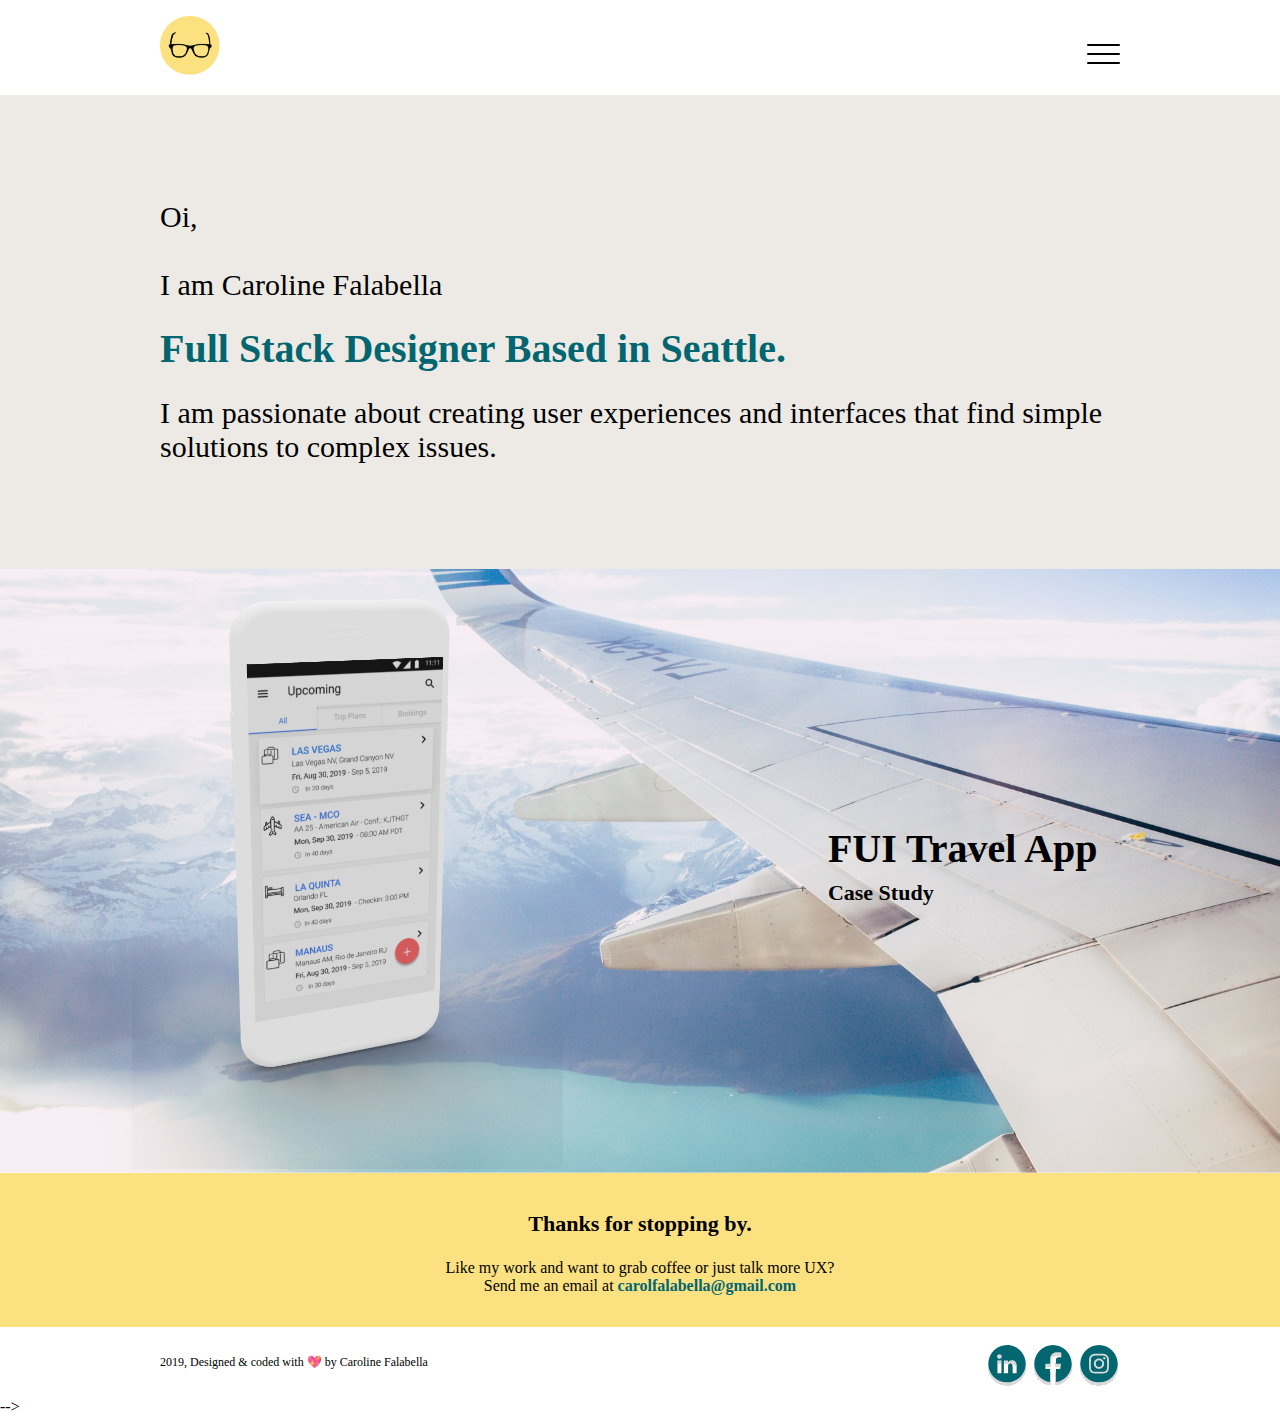
==== index.html @ 3991eef4 "Toggle hamburguer menu on and off 2" ====
<!DOCTYPE html>
<html lang="en" dir="ltr">
  <head>
    <title>Caroline Falabella Portfolio</title>
    <meta charset="utf-8">
    <meta name="author" content="Caroline Falabella">
    <meta name="viewport" content="width=device-width, initial-scale=1"> <!-- This is key to allowing Responsive Design occur online. -->
    <link rel="stylesheet" type="text/css" href="css/normalize.css">
    <link rel="stylesheet" type="text/css" href="css/style.css">
  </head>


  <body>

    <!-- <div class="container"> -->


<!-- ********************** Header ********************** -->
    <header class="main-nav">

      <div class="logo">
        <img class="logo-img" src="images\CFLogo1.png" alt="Logo"/>
      </div>

      <nav role="navigation">
        <div id="menuToggle">
          <!--
          A fake / hidden checkbox is used as click reciever,
          so you can use the :checked selector on it.
          -->
          <input type="checkbox" />

          <!--
          Some spans to act as a hamburger.-->
          <span></span>
          <span></span>
          <span></span>

          <!--
          Too bad the menu has to be inside of the button
          but hey, it's pure CSS magic.
          -->
          <ul id="menu">
            <a href="#"><li>Home</li></a>
            <a href="#"><li>About</li></a>
            <a href="#"><li>Contact</li></a>
          </ul>
        </div>
      </nav>
    </header>


    <section id="Page-Intro">
        <h2>Oi,<br><br> I am Caroline Falabella</h2>
        <h1>Full Stack Designer Based in Seattle.</h1>
        <h2>I am passionate about creating user experiences and interfaces that find simple solutions to complex issues.</h2>

    </section>



<!-- ********************** Projects ********************** -->
    <main>
      <section class="case-study">
        <!-- <a href="#"><img src="images\PlaneSky.png" alt="Fui Case Study link"></a> -->
        <div class="proj-image">
          <img src="images\fui_mockup.png" alt="Fui Mockup">
        </div>

        <div class="proj-description">
          <h1>FUI Travel App</h1>
          <h3>Case Study</h3>
        </div>
      </section>
    </main>



<!-- ********************** Footer ********************** -->
    <footer>

      <div id="contact">
        <h3>Thanks for stopping by.</h3>
        <p>Like my work and want to grab coffee or just talk more UX? <br>Send me an email at <a href="carolfalabella@gmail.com">carolfalabella@gmail.com</a></p>
      </div>

      <div class="copyright">
        <h6>2019, Designed & coded with 💖 by Caroline Falabella</h6>
        <div class="media-links">
          <a href="https://www.linkedin.com/in/carolinefalabella/">
            <img src="images\linkedin.svg" alt="linkedin link" style="width:42px;height:42px;border:0;">
          </a>
          <a href="https://www.facebook.com/carolfalabella">
            <img src="images\facebook.svg" alt="facebook link" style="width:42px;height:42px;border:0;">
          </a>
          <a href="https://www.instagram.com/carolfalabella/">
            <img src="images\intagram.svg" alt="instagram link" style="width:42px;height:42px;border:0;">
          </a>
        </div>
      </div>

    </footer>
  <!-- </div>  <!-- container --> -->
  </body>
</html>
---- css/style.css ----
/******************************************************************/
/** FOR ALL *******************************************************/


*, *:before, *:after {
  box-sizing: border-box;
}

body {
  font-family: 'Poppins', Roboto;
  margin: auto 0;
  /* line-height: 1.6; */
  /* border: 6px solid red; */
}

h1 { font-size: 40px; font-weight: 600; font-variant-caps: titling-caps;}
h2 { font-size: 30px; font-weight: 500;}
h3 { font-size: 22px; font-weight: 600;}
h4 { font-size: 22px; font-weight: 400;}
h5 { font-size: 14px; font-weight: 600; text-transform: uppercase;}
h6 { font-size: 12px; font-weight: lighter;  }
.findings p{ font-style: italic; font-weight: 300;}


/***** Top NAV ****************************/

.main-nav {
  align-items: center;
  display: flex;
  justify-content: space-between; /*how the content will be displayied on the flex box. */
  padding: 1em 10em;
  position: fixed
  width: 100%;
}

.logo-img {
  width: 60px;
}

#menuToggle {
  display: block;
  position: relative;
  top: 10px;
  z-index: 0;

  -webkit-user-select: none;
  user-select: none;
}

#menuToggle input
{
  display: block;
  width: 40px;
  height: 32px;
  position: absolute;
  cursor: pointer;
  opacity: 0; /* hide checkbox inout */
  z-index: 2; /* and place it over the hamburger */
  -webkit-touch-callout: none;
}

/*  Just a quick hamburger */
#menuToggle span {
  display: block;
  width: 33px;
  height: 2px;
  margin-bottom: 7px;
  position: relative;

  background: #000000;
  border-radius: 3px;

  z-index: 1;
  transform-origin: 4px 0px;
  transition: transform 0.5s cubic-bezier(0.77,0.2,0.05,1.0),
              background 0.5s cubic-bezier(0.77,0.2,0.05,1.0),
              opacity 0.55s ease;
}

#menuToggle span:first-child {
  transform-origin: 0% 0%;
}

#menuToggle span:nth-last-child(2) {
  transform-origin: 0% 100%;
}

/*
 * Transform all the slices of hamburger
 * into a crossmark.
 */
#menuToggle input:checked ~ span {
  opacity: 1;
  transform: rotate(45deg) translate(-2px, -1px);
}

/*
 * But let's hide the middle one.
 */
#menuToggle input:checked ~ span:nth-last-child(3) {
  opacity: 0;
  transform: rotate(0deg) scale(0.2, 0.2);
}

/*
 * Ohyeah and the last one should go the other direction
 */
#menuToggle input:checked ~ span:nth-last-child(2)
{
  transform: rotate(-45deg) translate(0, -1px);
}

/*
 * Make this absolute positioned
 * at the top left of the screen
 */
#menu
{
  /* display: none; */
  position: absolute;
  width: 300px;
  margin: -100px 0 0 0;
  padding: 50px;
  padding-top: 125px;

  background: #ffffff;
  list-style-type: none;
  /* -webkit-font-smoothing: antialiased; */
  /* to stop flickering of text in safari */

  transform-origin: 0% 0%;
  transform: translate(100%, 0);
  transition: transform 0.5s cubic-bezier(0.77,0.2,0.05,1.0);
}

#menu li
{
  padding: 15px 0;
  border-bottom: .5px solid black;
  text-transform: uppercase;
}

/*
 * And let's slide it in from the left
 */
#menuToggle input:checked ~ ul
{
  transform: none;
}

/* .menu {
  width: 60px;
} */


/******************************************************************/
/******************************************************************/
/***** HOME PAGE ***************************/

/***************** INTRO *******************/

#Page-Intro {
  margin-top:
  height: 480px;
  background-color: #EDEAE5;
  padding: 5em 10em;
  /* position: fixed;
  left: 0;
  right: 0;  */
}

#Page-Intro h1 {
  color: #016670;
}


/*************** HOME Content *********************/
/* .container {
  width: 75%;
  margin: 0 auto;
} */

.case-study {
  align-items: center;
  background-image: url("../images/PlaneSky.png");
  background-repeat: no-repeat;
  background-size: cover;
  display: flex;
  justify-content: space-around;
  position: relative;
  /* margin-top: 700px; */
  overflow: auto;
}

.proj-image img {
  height: 600px;
  /* padding: 4em 10em 1em 4em; */
  /* border: 6px solid Yellow; */
}

.proj-description h3, h1 {
margin: 0 50px 0 0;
line-height: 44px;

}

a {
  color: #016670;

}



/******************************************************************/
/******************************************************************/

/***** project PAGE ***************************/
/***************** INTRO *******************/


#Page-Intro-case {
  /* applying opacity on gradient */
  background-image: -moz-linear-gradient(top,  rgba(255,255,255,0) 0%, rgba(255,255,255,0) 31%, rgba(255,255,255,1) 100%), url("../images/PlaneSky.png"); /* FF3.6-15 */
  background-image: -webkit-linear-gradient(top,  rgba(255,255,255,0) 0%,rgba(255,255,255,0) 31%,rgba(255,255,255,1) 100%), url("../images/PlaneSky.png"); /* Chrome10-25,Safari5.1-6 */
  background-image: linear-gradient(to bottom,  rgba(255,255,255,0) 0%,rgba(255,255,255,0) 31%,rgba(255,255,255,1) 100%), url("../images/PlaneSky.png"); /* W3C, IE10+, FF16+, Chrome26+, Opera12+, Safari7+ */
  filter: progid:DXImageTransform.Microsoft.gradient( startColorstr='#00ffffff', endColorstr='#ffffff',GradientType=0 ), url("../images/PlaneSky.png"); /* IE6-9 */

  url("../images/PlaneSky.png"); /* FF3.6-15 */
  /* background: -webkit-linear-gradient(top, rgba(255,255,255,0) 0%,rgba(255,255,255,0) 31%,rgba(255,255,255,1) 100%); /* Chrome10-25,Safari5.1-6 */ */

  background-repeat: no-repeat;
  background-size: cover;
  padding: 1em 10em;
}

.projName img {
  align-items: center;
  height: 300px;
}

.projName {
  display: flex;
  justify-content: space-around;
  align-items: center;
  text-align: center;
  padding-top: 2em;
}

#description {
  text-align: center;
}

.challenge {
  display: flex;
  justify-content: space-between;
  align-items: center;
  padding: 1em 0;
  width: 100%;
}

.problem { padding-right: 1em; }

.sol { padding-left: 1em; }


/***************** TIMELINE *******************/
.timeline {
  display: flex;
  background-color: #FCE181;
  justify-content: center;
  /* max-width: 800px; */
  margin: 30px auto;
  width: 100%;
}

/* drawing line */
.timeline .events {
  position: relative;
  background-color: #000000;
  height: 2px;
  width: 100%;
  border-radius: 4px;
  margin: 4em 0;
 }

 .timeline .events ol {
   margin: 0;
   padding: 0;
   text-align: center;
 }

/* .timeline ul {
  list-style: none;
} */


.timeline .events ul li {
  display: inline-block;
  margin: 0;
  padding: .75em 2em;
}

.timeline .events ul li a {
  text-decoration: none;
  position: relative;
  /* top: -32px; */
}

.timeline .events ul li a:after {
  content: '';
  position: absolute;
  bottom: 19px;
  left: 50%;
  right: auto;
  height: 20px;
  width: 20px;
  border-radius: 50%;
  border: 2px solid #000000;
  background-color: #fff;
  transition: 0.3s ease;
  transform: translateX(-50%);
}

.timeline .events ul li a:hover::after {
  background-color: #016670;
  border-color: #016670;
}

.timeline .events ul li a.selected:after {
  background-color: #016670;
  border-color: #000;
}


/***************** CONTENT *******************/
.events-content {
    padding: 0 10em;
    /* display: flex; */
}

.events-content li {
  /* display: none; */
  list-style: none;
}

.events-content li.selected {
  display: initial;
}

.process span {
  font-weight: lighter;
}

.process h3  {
  padding: 4em 0 .3em 0;
  /* border: 6px solid Yellow; */
  border-bottom: 3px solid #FCE181;
  margin: 1em 0;
}

.events-content p {
  padding-bottom: 1em;
}

.findings {
  background-color: #EDEAE5;
  padding: 2em;
  margin: 4em 0;
}

#survey img {
  height: 300px;
}

#swot img {
  width: 180px;
  height: auto;
}

#personas img {
  wmax-width: 70%;
}

#userStories img {
  max-width: 100%;
}

#wireframes img {
  width: 15%;
  margin: 0 2px;
}

#branding img {
  width: 20%;
  margin: 0 1em;
}

#abTest img {
  width: 20%;
  margin: 0 2px;
}

#hiFi-prototype img {
  width: 20%;
  margin: 0 2px;
}

.img {
  text-align: center;
}

.button {
  border: 2px solid #016670;
  border-radius: 4px;
  font-size: 14px;
  margin: 4em auto 2em auto;
  padding: 8px 24px;
  width: 200px;
  text-align: center;
  text-transform: uppercase;
}

.button:hover {
  /* background-color: #016670;
  color: white; */
  box-shadow: 0 10px 10px 0 rgba(0,0,0,0.24),
              0 10px 50px 0 rgba(0,0,0,0.19);
}



/*************** footer *********************/

#contact {
  text-align: center;
  background-color: #FCE181;
  padding: 1em;
}

.copyright {
  display: flex;
  justify-content: space-between;
  align-content: center;
  padding: 0 10em;
}

.media-links {      /* border: 6px solid Yellow; */
  padding-top: 18px;
}


/*****  change Fos all links */
a {
  color: #016670;
  text-decoration: none;
  font-weight: 600;
}
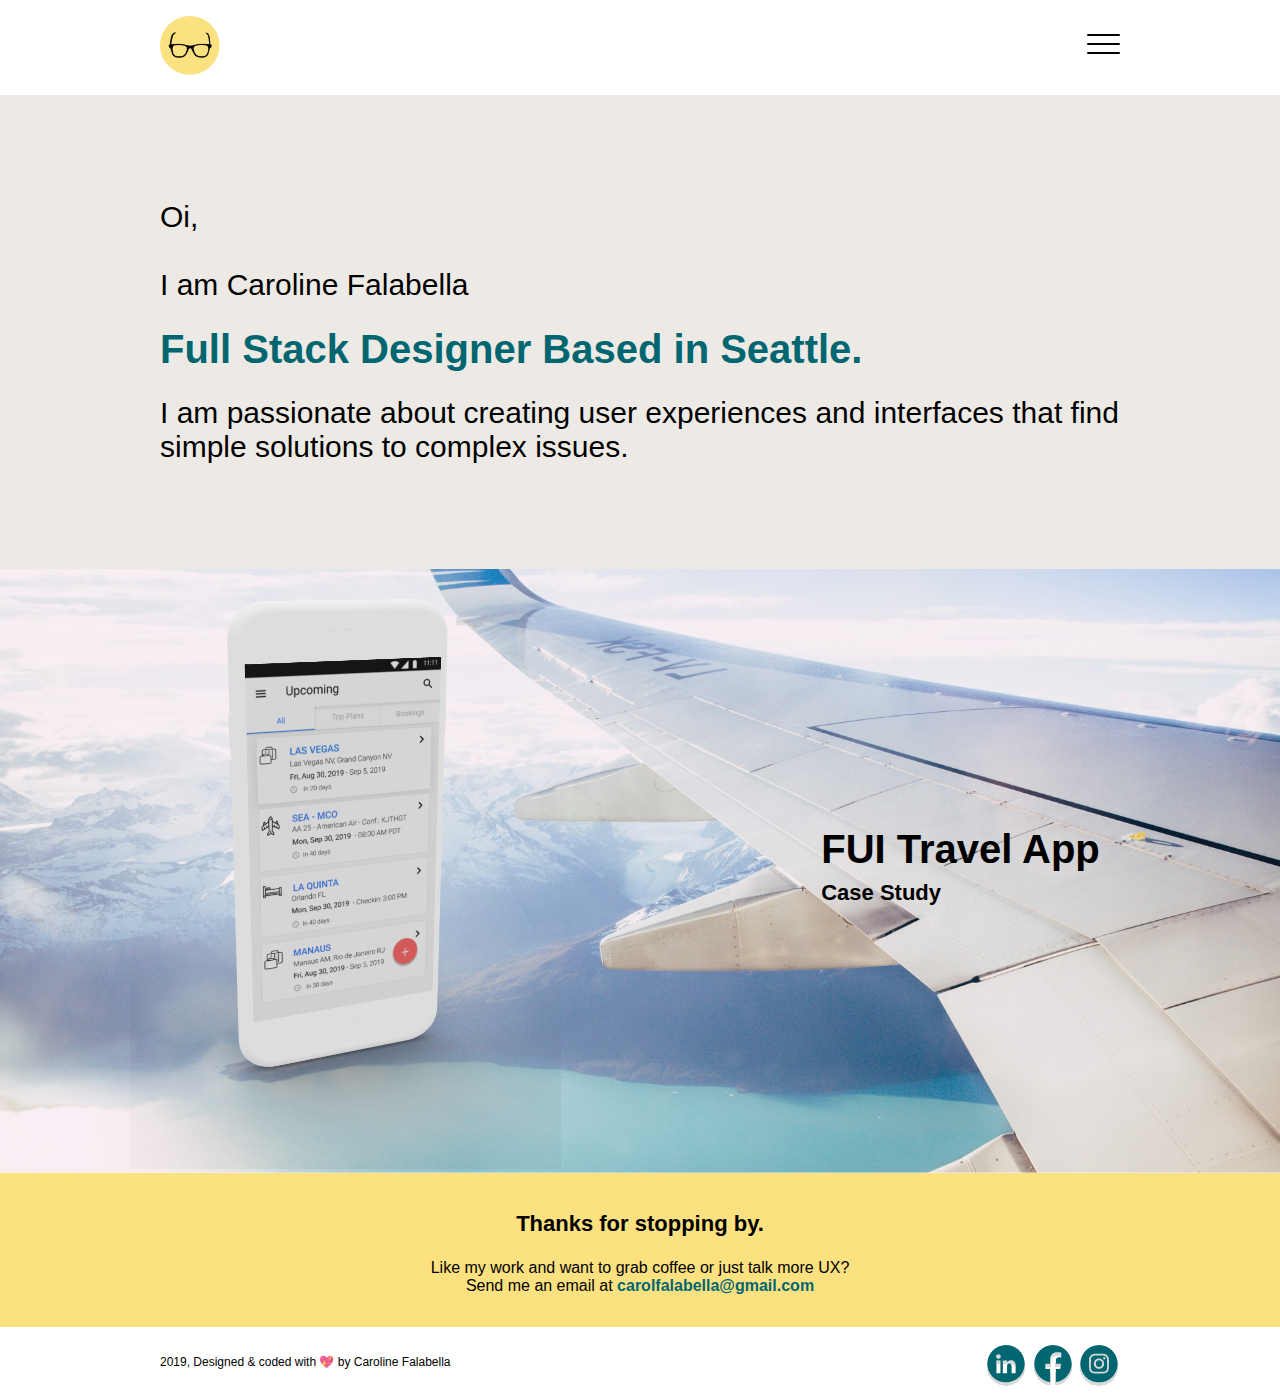
==== commit 1241ba62: "Add media queries" ====
--- a/index.html
+++ b/index.html
@@ -7,6 +7,7 @@
     <meta name="viewport" content="width=device-width, initial-scale=1"> <!-- This is key to allowing Responsive Design occur online. -->
     <link rel="stylesheet" type="text/css" href="css/normalize.css">
     <link rel="stylesheet" type="text/css" href="css/style.css">
+    <link href=“https://fonts.googleapis.com/css?family=Poppins&display=swap” rel=“stylesheet”>
   </head>
 
 
@@ -25,13 +26,10 @@
       <nav role="navigation">
         <div id="menuToggle">
           <!--
-          A fake / hidden checkbox is used as click reciever,
-          so you can use the :checked selector on it.
-          -->
+          A fake / hidden checkbox is used as click reciever,  -->
           <input type="checkbox" />
 
-          <!--
-          Some spans to act as a hamburger.-->
+          <!--Some spans to act as a hamburger.-->
           <span></span>
           <span></span>
           <span></span>
@@ -41,7 +39,7 @@
           but hey, it's pure CSS magic.
           -->
           <ul id="menu">
-            <a href="#"><li>Home</li></a>
+            <a href="index.html"><li>Home</li></a>
             <a href="#"><li>About</li></a>
             <a href="#"><li>Contact</li></a>
           </ul>
@@ -49,6 +47,7 @@
       </nav>
     </header>
 
+<!-- ********************** Page Intro ********************** -->
 
     <section id="Page-Intro">
         <h2>Oi,<br><br> I am Caroline Falabella</h2>
@@ -100,6 +99,6 @@
       </div>
 
     </footer>
-  <!-- </div>  <!-- container --> -->
+  <!-- </div>  <!-- container -->
   </body>
 </html>
--- a/css/style.css
+++ b/css/style.css
@@ -7,7 +7,7 @@
 }
 
 body {
-  font-family: 'Poppins', Roboto;
+  font-family: ‘Poppins’, sans-serif;
   margin: auto 0;
   /* line-height: 1.6; */
   /* border: 6px solid red; */
@@ -29,8 +29,8 @@
   display: flex;
   justify-content: space-between; /*how the content will be displayied on the flex box. */
   padding: 1em 10em;
-  position: fixed
-  width: 100%;
+  /* position: fixed
+  width: 100%; */
 }
 
 .logo-img {
@@ -40,7 +40,7 @@
 #menuToggle {
   display: block;
   position: relative;
-  top: 10px;
+  top: 10px 0;
   z-index: 0;
 
   -webkit-user-select: none;
@@ -118,8 +118,8 @@
 {
   /* display: none; */
   position: absolute;
-  width: 300px;
-  margin: -100px 0 0 0;
+  width: 350px;
+  margin: -100px 0 0 -150px;
   padding: 50px;
   padding-top: 125px;
 
@@ -247,7 +247,7 @@
 }
 
 #description {
-  text-align: center;
+  text-align: left;
 }
 
 .challenge {
@@ -265,48 +265,41 @@
 
 /***************** TIMELINE *******************/
 .timeline {
+  /* display: block; */
+  background-color: #FCE181;
+  height: 5em;
+}
+
+/* drawing line */
+.timeline #events {
   display: flex;
-  background-color: #FCE181;
-  justify-content: center;
-  /* max-width: 800px; */
-  margin: 30px auto;
-  width: 100%;
-}
-
-/* drawing line */
-.timeline .events {
-  position: relative;
   background-color: #000000;
   height: 2px;
   width: 100%;
-  border-radius: 4px;
   margin: 4em 0;
  }
 
- .timeline .events ol {
+ .timeline #events ul {
+   /* text-align: center; */
+   display: flex;
+   flex-direction: row;
    margin: 0;
    padding: 0;
-   text-align: center;
  }
 
-/* .timeline ul {
+ /* space up items */
+.timeline #events ul li {
+  padding: .75em 2em;
   list-style: none;
-} */
-
-
-.timeline .events ul li {
-  display: inline-block;
-  margin: 0;
-  padding: .75em 2em;
-}
-
-.timeline .events ul li a {
+}
+
+ /* drawing circles */
+ .timeline #events ul li a {
   text-decoration: none;
   position: relative;
-  /* top: -32px; */
-}
-
-.timeline .events ul li a:after {
+}
+
+.timeline #events ul li a:after {
   content: '';
   position: absolute;
   bottom: 19px;
@@ -321,15 +314,30 @@
   transform: translateX(-50%);
 }
 
-.timeline .events ul li a:hover::after {
+.timeline #events ul li a:hover::after {
   background-color: #016670;
   border-color: #016670;
 }
 
-.timeline .events ul li a.selected:after {
+.timeline #events ul li a.selected:after {
   background-color: #016670;
   border-color: #000;
 }
+
+ /* fix on top when scrolled */
+.nav-scrolled {
+  position: fixed;
+  top: 0;
+  left: 0;
+  width: 100%;
+}
+
+.scroll-shadow {
+  box-shadow: 0 0 10px #333;
+}
+
+
+
 
 
 /***************** CONTENT *******************/
@@ -363,9 +371,11 @@
 }
 
 .findings {
-  background-color: #EDEAE5;
-  padding: 2em;
+  background: #f9f9f9;
+  border-left: 6px solid #ccc;
+  line-height: 1.4;
   margin: 4em 0;
+  padding: 1em 2em;
 }
 
 #survey img {
@@ -378,7 +388,7 @@
 }
 
 #personas img {
-  wmax-width: 70%;
+  max-width: 70%;
 }
 
 #userStories img {
@@ -409,24 +419,29 @@
   text-align: center;
 }
 
-.button {
-  border: 2px solid #016670;
+button {
+  background-color: #ffffff;
+  border: 3px solid #016670;
   border-radius: 4px;
+  display: block;
   font-size: 14px;
-  margin: 4em auto 2em auto;
-  padding: 8px 24px;
+  margin: 4em auto;
+  padding: 8px;
   width: 200px;
-  text-align: center;
   text-transform: uppercase;
-}
-
-.button:hover {
-  /* background-color: #016670;
-  color: white; */
-  box-shadow: 0 10px 10px 0 rgba(0,0,0,0.24),
-              0 10px 50px 0 rgba(0,0,0,0.19);
-}
-
+  align-content: center;
+}
+
+
+button:hover {
+  background-color: #016670;
+  color: white;
+}
+
+button a:hover  {
+  background-color: #016670;
+  color: white;
+}
 
 
 /*************** footer *********************/
@@ -455,3 +470,104 @@
   text-decoration: none;
   font-weight: 600;
 }
+
+/* ************************************************* */
+/* ************** MEDIA QUERIES ******************** */
+
+
+/****** medium devices *******/
+@media screen and (max-width: 990px) {
+.main-nav { padding: 1em 4em; }
+
+#Page-Intro {
+  height: 480px;
+  padding: 4em 6em;
+}
+.case-study {
+  justify-content: flex-start;
+  padding-top: 1em;
+}
+
+.copyright {
+ padding: 1em 4em;
+ justify-content: space-between;
+ vertical-align: middle;
+ }
+
+ .media-links {
+   padding: 0;
+ }
+
+.copyright h6 { margin: 0;}
+
+ /********* project.html ***********************/
+#Page-Intro-case { padding: 1em 2em; }
+.projName { justify-content: center;}
+.challenge { justify-content: space-around;}
+.events-content { padding: 0 4em; }
+.events-content ol { padding: 0; }
+
+/* #survey img { width: 100%; height: auto;} */
+#swot img { width: 150px; }
+#personas img { max-width: 80%;}
+#wireframes img { width: 230px; }
+#branding img { width: 145px; }
+#abTest img { width: 170px; }
+#hiFi-prototype img { width: 230px;}
+
+}
+
+
+
+ /* small devices */
+@media screen and (max-width: 575px) {
+h1 { font-size: 30px; }
+h2 { font-size: 17px; }
+h3 { font-size: 18px; }
+h6 { font-size: 10px; }
+.logo-img { width: 40px; }
+.main-nav { padding: 1em 2em; }
+
+#Page-Intro {
+  height: 400px;
+  padding: 4em 2em;
+}
+#Page-Intro h1 { margin-right: 4em;}
+.case-study {
+  flex-direction: column-reverse;
+  text-align: center;
+  padding-top: 34px;
+  margin: 0;
+}
+.proj-description h3, h1 {
+  margin: 0;
+  line-height: 40px;
+}
+.copyright {
+  padding: 1em 2em;
+  flex-direction: column-reverse;
+  text-align: center;
+}
+.copyright h6 { margin: 0;}
+
+  /***** project.html ****/
+#Page-Intro-case { padding: 1em 2em; }
+.projName { flex-direction: column; }
+.challenge { flex-direction: column; }
+.problem, .sol { padding: 0; }
+.events-content { padding: 0 2em; }
+.events-content ol { padding: 0; }
+
+#survey img { width: 100%; height: auto;}
+#swot img { width: 150px; }
+#personas img { max-width: 100%; }
+#branding img { width: 160px; }
+#wireframes img,
+#abTest img,
+#hiFi-prototype img { width: 182px; }
+}
+
+/* Large smartphones	(min-width: 575px)
+Tablets	(min-width: 575px)
+Laptops	(min-width: 991px)
+Desktops	(min-width: 1199px) */
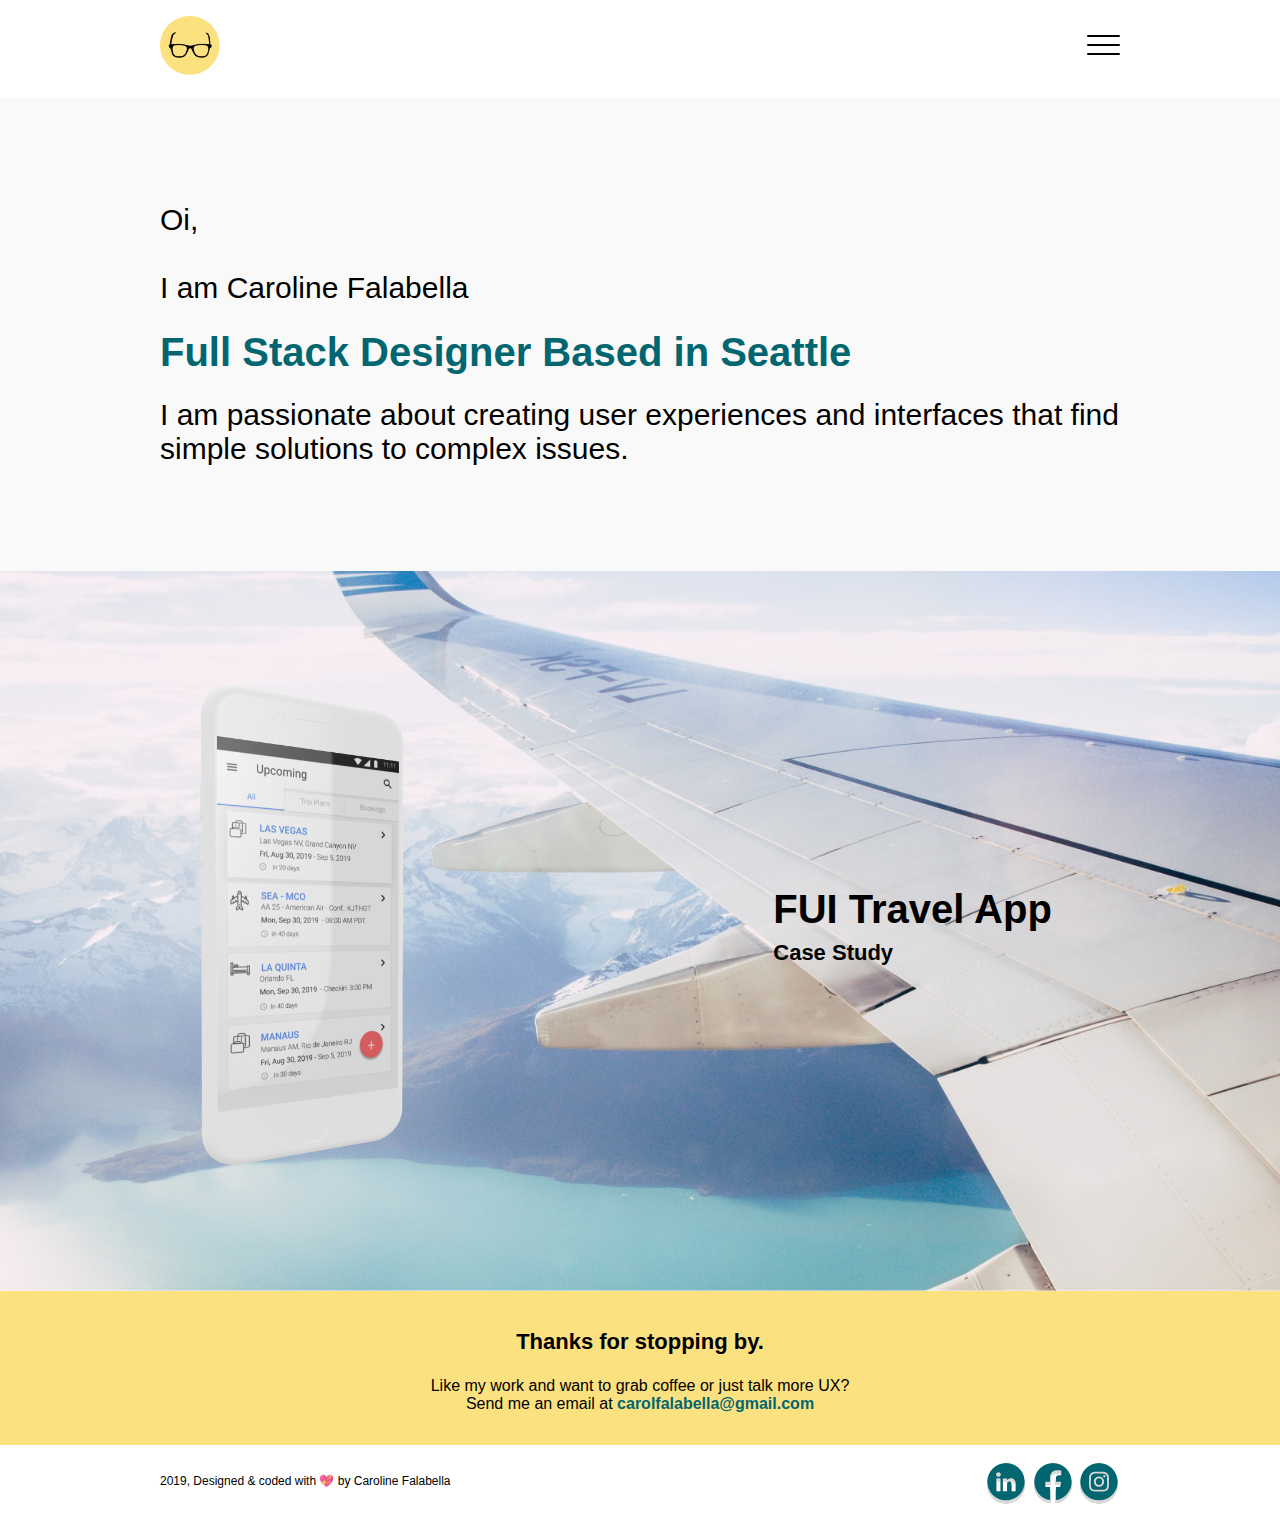
==== commit 2f231ee4: "Timeline part2 + link to projects" ====
--- a/index.html
+++ b/index.html
@@ -40,8 +40,8 @@
           -->
           <ul id="menu">
             <a href="index.html"><li>Home</li></a>
-            <a href="#"><li>About</li></a>
-            <a href="#"><li>Contact</li></a>
+            <a href="bio.html"><li>About</li></a>
+            <a href="#contact"><li>Contact</li></a>
           </ul>
         </div>
       </nav>
@@ -51,7 +51,7 @@
 
     <section id="Page-Intro">
         <h2>Oi,<br><br> I am Caroline Falabella</h2>
-        <h1>Full Stack Designer Based in Seattle.</h1>
+        <h1>Full Stack Designer Based in Seattle</h1>
         <h2>I am passionate about creating user experiences and interfaces that find simple solutions to complex issues.</h2>
 
     </section>
@@ -61,15 +61,16 @@
 <!-- ********************** Projects ********************** -->
     <main>
       <section class="case-study">
-        <!-- <a href="#"><img src="images\PlaneSky.png" alt="Fui Case Study link"></a> -->
-        <div class="proj-image">
-          <img src="images\fui_mockup.png" alt="Fui Mockup">
-        </div>
+        <a href="#project.html">
+          <div class="proj-image">
+            <img src="images\fui_mockup.png" alt="Fui Mockup">
+          </div>
 
-        <div class="proj-description">
-          <h1>FUI Travel App</h1>
-          <h3>Case Study</h3>
-        </div>
+          <div class="proj-description">
+            <h1>FUI Travel App</h1>
+            <h3>Case Study</h3>
+          </div>
+        </a>
       </section>
     </main>
 
--- a/css/style.css
+++ b/css/style.css
@@ -9,7 +9,7 @@
 body {
   font-family: ‘Poppins’, sans-serif;
   margin: auto 0;
-  /* line-height: 1.6; */
+  line-height: 1.4;
   /* border: 6px solid red; */
 }
 
@@ -162,8 +162,9 @@
 #Page-Intro {
   margin-top:
   height: 480px;
-  background-color: #EDEAE5;
+  background-color: #f9f9f9;
   padding: 5em 10em;
+  line-height: normal;
   /* position: fixed;
   left: 0;
   right: 0;  */
@@ -181,32 +182,44 @@
 } */
 
 .case-study {
+  height: 80vh;
+  overflow: hidden;
+}
+
+.case-study a {
+  height: 100%;
   align-items: center;
   background-image: url("../images/PlaneSky.png");
   background-repeat: no-repeat;
   background-size: cover;
+  background-position: center;
   display: flex;
   justify-content: space-around;
   position: relative;
-  /* margin-top: 700px; */
   overflow: auto;
-}
+  transition: all 0.5s ease;
+}
+
+.case-study a:hover
+{
+  transform: scale(1.2);
+}
+
 
 .proj-image img {
-  height: 600px;
-  /* padding: 4em 10em 1em 4em; */
-  /* border: 6px solid Yellow; */
+  height: 500px;
+}
+ /* shadow */
+
+
+a {
+  color: #016670;
 }
 
 .proj-description h3, h1 {
 margin: 0 50px 0 0;
 line-height: 44px;
-
-}
-
-a {
-  color: #016670;
-
+color: black;
 }
 
 
@@ -216,7 +229,6 @@
 
 /***** project PAGE ***************************/
 /***************** INTRO *******************/
-
 
 #Page-Intro-case {
   /* applying opacity on gradient */
@@ -235,7 +247,7 @@
 
 .projName img {
   align-items: center;
-  height: 300px;
+  height: 500px;
 }
 
 .projName {
@@ -264,111 +276,93 @@
 
 
 /***************** TIMELINE *******************/
+
+/* The actual timeline (the vertical ruler) */
+
 .timeline {
-  /* display: block; */
-  background-color: #FCE181;
-  height: 5em;
-}
-
-/* drawing line */
-.timeline #events {
-  display: flex;
-  background-color: #000000;
-  height: 2px;
-  width: 100%;
-  margin: 4em 0;
- }
-
- .timeline #events ul {
-   /* text-align: center; */
-   display: flex;
-   flex-direction: row;
-   margin: 0;
-   padding: 0;
- }
-
- /* space up items */
-.timeline #events ul li {
-  padding: .75em 2em;
-  list-style: none;
-}
-
- /* drawing circles */
- .timeline #events ul li a {
-  text-decoration: none;
-  position: relative;
-}
-
-.timeline #events ul li a:after {
+  position: relative;
+  margin: 0 8em 0 10em ;
+  /* background-color: #f9f9f9; */
+  /* border: 1px solid red; */
+}
+
+/* the vertical ruler */
+.timeline::after {
   content: '';
   position: absolute;
-  bottom: 19px;
-  left: 50%;
-  right: auto;
-  height: 20px;
-  width: 20px;
+  width: 2px;
+  background-color: black;
+  top: 0;
+  bottom: 0;
+}
+
+
+/* Container around content */
+.container {
+  padding: 40px 20px 40px 40px;
+  position: relative;
+  width: 100%;
+}
+
+/* The circles on the timeline */
+.container::after {
+  content: '';
+  position: absolute;
+  width: 25px;
+  height: 25px;
+  left: -12px;
+  background-color:  #FCE181;
+  border: 3px solid #000;
+  top: 50px;
   border-radius: 50%;
-  border: 2px solid #000000;
-  background-color: #fff;
-  transition: 0.3s ease;
-  transform: translateX(-50%);
-}
-
-.timeline #events ul li a:hover::after {
-  background-color: #016670;
-  border-color: #016670;
-}
-
-.timeline #events ul li a.selected:after {
-  background-color: #016670;
-  border-color: #000;
-}
-
- /* fix on top when scrolled */
-.nav-scrolled {
-  position: fixed;
-  top: 0;
-  left: 0;
-  width: 100%;
-}
-
-.scroll-shadow {
-  box-shadow: 0 0 10px #333;
-}
-
-
-
-
+  z-index: 1;
+}
+
+/* Add arrows to the right container (pointing left) */
+.container::before {
+  content: " ";
+  height: 0;
+  position: absolute;
+  top: 53px;
+  width: 0;
+  z-index: 1;
+  left: 30px;
+  border: medium solid black;
+  border-width: 10px 10px 10px 0;
+  border-color: transparent white transparent transparent;
+}
+
+/* The actual content */
+.content {
+  border: 1px solid white;
+  padding: 0 30px;
+  position: relative;
+  border-radius: 4px;
+  background-color: white;
+  -webkit-box-shadow: 3px 3px 20px 0 #ccc;  /* Safari 3-4, iOS 4.0.2 - 4.2, Android 2.3+ */
+  -moz-box-shadow:    3px 3px 20px 0 #ccc;  /* Firefox 3.5 - 3.6 */
+  box-shadow:         3px 3px 20px 0 #ccc;  /* Opera 10.5, IE 9, Firefox 4+, Chrome 6+, iOS 5 */
+}
+
+/* .content h5 {
+  color: #FCE181;
+  text-shadow:
+} */
 
 /***************** CONTENT *******************/
-.events-content {
-    padding: 0 10em;
-    /* display: flex; */
-}
-
-.events-content li {
-  /* display: none; */
-  list-style: none;
-}
-
-.events-content li.selected {
-  display: initial;
-}
+
 
 .process span {
   font-weight: lighter;
 }
 
 .process h3  {
-  padding: 4em 0 .3em 0;
-  /* border: 6px solid Yellow; */
+  padding: 2em 0 .3em 0;
   border-bottom: 3px solid #FCE181;
   margin: 1em 0;
-}
-
-.events-content p {
-  padding-bottom: 1em;
-}
+  align-items: center;
+}
+
 
 .findings {
   background: #f9f9f9;
@@ -450,6 +444,7 @@
   text-align: center;
   background-color: #FCE181;
   padding: 1em;
+  line-height: normal;
 }
 
 .copyright {
@@ -471,21 +466,80 @@
   font-weight: 600;
 }
 
-/* ************************************************* */
-/* ************** MEDIA QUERIES ******************** */
-
+/*******************************************************/
+ /********* Bio Page ***********************************/
+
+#mainBio {
+  margin: 2em 0;
+}
+
+/* quote style  */
+.quotation{
+  quotes: "\201C""\201D""\2018""\2019";
+  font-style: italic;
+  padding-top: 2em;
+}
+
+.quotation:before {
+  content: open-quote;
+  display: inline;
+  height: 0;
+  line-height: 0;
+  left: -10px;
+  position: relative;
+  top: 20px;
+  color: #ccc;
+  font-size: 3em;
+}
+.quotation::after {
+  content: close-quote;
+  display: inline;
+  height: 0;
+  line-height: 0;
+  left: 10px;
+  position: relative;
+  top: 30px;
+  color: #ccc;
+  font-size: 3em;
+}
+
+blockquote { max-width: 50%; }
+blockquote footer{
+  margin:0;
+  text-align: right;
+  font-style: italic;
+}
+/* end of quote style  */
+
+#professional, #personal {
+  padding: 2em 10em;
+}
+
+#professional h1 { color: #016670;}
+
+#personal button {
+  margin: 4em 0;
+}
+
+
+
+
+/*******************************************************/
+/********* Media Queries ***********************************/
 
 /****** medium devices *******/
 @media screen and (max-width: 990px) {
 .main-nav { padding: 1em 4em; }
-
 #Page-Intro {
   height: 480px;
-  padding: 4em 6em;
-}
-.case-study {
-  justify-content: flex-start;
+  padding: 4em 4em;
+}
+.case-study a {
+  justify-content: space-around;
   padding-top: 1em;
+}
+.proj-image img {
+  height: 600px;
 }
 
 .copyright {
@@ -493,33 +547,28 @@
  justify-content: space-between;
  vertical-align: middle;
  }
-
- .media-links {
-   padding: 0;
- }
-
+.media-links { padding: 0;}
 .copyright h6 { margin: 0;}
-
  /********* project.html ***********************/
 #Page-Intro-case { padding: 1em 2em; }
+.timeline { margin: 1em 2em; }
 .projName { justify-content: center;}
 .challenge { justify-content: space-around;}
 .events-content { padding: 0 4em; }
 .events-content ol { padding: 0; }
-
-/* #survey img { width: 100%; height: auto;} */
 #swot img { width: 150px; }
 #personas img { max-width: 80%;}
 #wireframes img { width: 230px; }
 #branding img { width: 145px; }
 #abTest img { width: 170px; }
 #hiFi-prototype img { width: 230px;}
-
-}
-
-
-
- /* small devices */
+/***** Bio ****/
+
+#professional, #personal { padding: 1em 6em; }
+blockquote { max-width: 60%; margin: 2em 1em; }
+}
+
+/* small devices */
 @media screen and (max-width: 575px) {
 h1 { font-size: 30px; }
 h2 { font-size: 17px; }
@@ -528,36 +577,48 @@
 .logo-img { width: 40px; }
 .main-nav { padding: 1em 2em; }
 
+#Page-Intro h1 {
+ margin-right: 0;
+}
+
 #Page-Intro {
-  height: 400px;
-  padding: 4em 2em;
-}
-#Page-Intro h1 { margin-right: 4em;}
-.case-study {
-  flex-direction: column-reverse;
-  text-align: center;
-  padding-top: 34px;
-  margin: 0;
+ height: 400px;
+ padding: 4em 2em;
+}
+
+.case-study a {
+ flex-direction: column-reverse;
+ text-align: center;
+ padding-top: 34px;
+ margin: 0;
+}
+.proj-image img {
+  height: 450px;
 }
 .proj-description h3, h1 {
-  margin: 0;
-  line-height: 40px;
+ margin: 0;
+ line-height: 40px;
 }
 .copyright {
-  padding: 1em 2em;
-  flex-direction: column-reverse;
-  text-align: center;
-}
+ padding: 1em 2em;
+ flex-direction: column-reverse;
+ text-align: center;
+}
+
+
 .copyright h6 { margin: 0;}
-
-  /***** project.html ****/
-#Page-Intro-case { padding: 1em 2em; }
+ /***** project.html ****/
+#Page-Intro-case {  padding: 1em 2em; }
+#description {text-align: center; }
 .projName { flex-direction: column; }
 .challenge { flex-direction: column; }
+.challenge h3 { text-align: center;}
 .problem, .sol { padding: 0; }
 .events-content { padding: 0 2em; }
 .events-content ol { padding: 0; }
-
+.timeline { margin: 1em 1em; }
+.container { padding: 20px 0 20px 30px; }
+.content { padding: 0 15px; }
 #survey img { width: 100%; height: auto;}
 #swot img { width: 150px; }
 #personas img { max-width: 100%; }
@@ -565,9 +626,10 @@
 #wireframes img,
 #abTest img,
 #hiFi-prototype img { width: 182px; }
-}
-
-/* Large smartphones	(min-width: 575px)
-Tablets	(min-width: 575px)
-Laptops	(min-width: 991px)
-Desktops	(min-width: 1199px) */
+ /***** Bio ****/
+#professional, #personal { padding: 1em 2em 2em 3em; }
+blockquote { max-width: 100%; margin: 2em 1em; }
+#personal button {
+  margin: 0 auto;
+  margin-top: 4em; }
+}
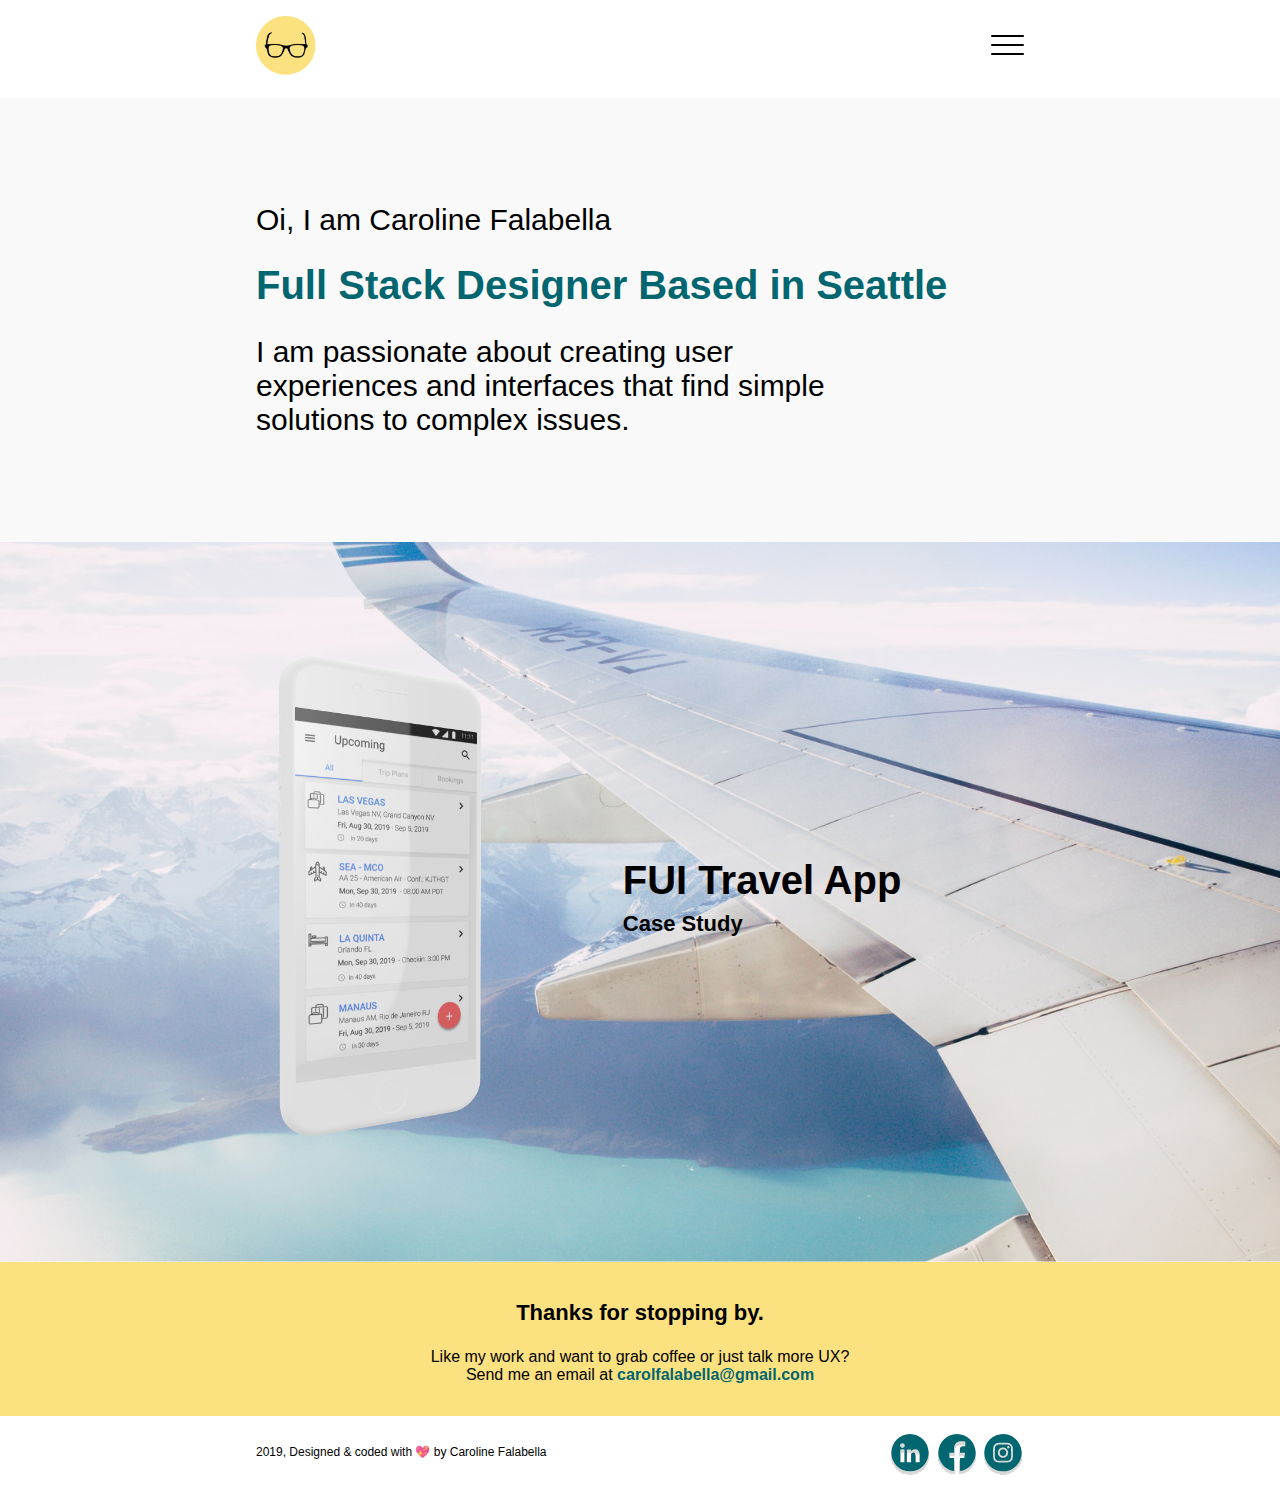
==== commit d3714f8f: "Fixed media queries" ====
--- a/index.html
+++ b/index.html
@@ -50,7 +50,7 @@
 <!-- ********************** Page Intro ********************** -->
 
     <section id="Page-Intro">
-        <h2>Oi,<br><br> I am Caroline Falabella</h2>
+        <h2>Oi, I am Caroline Falabella</h2>
         <h1>Full Stack Designer Based in Seattle</h1>
         <h2>I am passionate about creating user experiences and interfaces that find simple solutions to complex issues.</h2>
 
@@ -61,15 +61,15 @@
 <!-- ********************** Projects ********************** -->
     <main>
       <section class="case-study">
-        <a href="#project.html">
-          <div class="proj-image">
-            <img src="images\fui_mockup.png" alt="Fui Mockup">
-          </div>
+        <a href="project.html">
+            <div class="proj-image">
+              <img src="images\fui_mockup.png" alt="Fui Mockup">
+            </div>
 
-          <div class="proj-description">
-            <h1>FUI Travel App</h1>
-            <h3>Case Study</h3>
-          </div>
+            <div class="proj-description">
+              <h1>FUI Travel App</h1>
+              <h3>Case Study</h3>
+            </div>
         </a>
       </section>
     </main>
--- a/css/style.css
+++ b/css/style.css
@@ -28,7 +28,7 @@
   align-items: center;
   display: flex;
   justify-content: space-between; /*how the content will be displayied on the flex box. */
-  padding: 1em 10em;
+  padding: 1em 16em;
   /* position: fixed
   width: 100%; */
 }
@@ -85,41 +85,31 @@
   transform-origin: 0% 100%;
 }
 
-/*
- * Transform all the slices of hamburger
- * into a crossmark.
- */
+/* Transform all the slices of hamburger into a crossmark. */
 #menuToggle input:checked ~ span {
   opacity: 1;
   transform: rotate(45deg) translate(-2px, -1px);
 }
 
-/*
- * But let's hide the middle one.
- */
+/* But let's hide the middle one.*/
 #menuToggle input:checked ~ span:nth-last-child(3) {
   opacity: 0;
   transform: rotate(0deg) scale(0.2, 0.2);
 }
 
-/*
- * Ohyeah and the last one should go the other direction
- */
+/* Ohyeah and the last one should go the other direction*/
 #menuToggle input:checked ~ span:nth-last-child(2)
 {
   transform: rotate(-45deg) translate(0, -1px);
 }
 
-/*
- * Make this absolute positioned
- * at the top left of the screen
- */
+/* Make this absolute positioned at the top right of the screen */
 #menu
 {
   /* display: none; */
   position: absolute;
   width: 350px;
-  margin: -100px 0 0 -150px;
+  margin: -100px 0 0 -60px;
   padding: 50px;
   padding-top: 125px;
 
@@ -148,10 +138,6 @@
   transform: none;
 }
 
-/* .menu {
-  width: 60px;
-} */
-
 
 /******************************************************************/
 /******************************************************************/
@@ -160,20 +146,21 @@
 /***************** INTRO *******************/
 
 #Page-Intro {
-  margin-top:
-  height: 480px;
+  /* height: 480px; */
+  /* display: flex; */
+  vertical-align: middle;
   background-color: #f9f9f9;
-  padding: 5em 10em;
+  padding: 5em 16em;
   line-height: normal;
-  /* position: fixed;
-  left: 0;
-  right: 0;  */
 }
 
 #Page-Intro h1 {
   color: #016670;
 }
 
+#Page-Intro h2 {
+  width: 80%;
+}
 
 /*************** HOME Content *********************/
 /* .container {
@@ -194,7 +181,7 @@
   background-size: cover;
   background-position: center;
   display: flex;
-  justify-content: space-around;
+  justify-content: flex-start;
   position: relative;
   overflow: auto;
   transition: all 0.5s ease;
@@ -203,21 +190,20 @@
 .case-study a:hover
 {
   transform: scale(1.2);
-}
-
+
+}
 
 .proj-image img {
   height: 500px;
-}
- /* shadow */
-
+  margin-left: 20vw;
+}
 
 a {
   color: #016670;
 }
 
-.proj-description h3, h1 {
-margin: 0 50px 0 0;
+.proj-description h3, .proj-description h1 {
+margin: 0 10vw;
 line-height: 44px;
 color: black;
 }
@@ -242,7 +228,7 @@
 
   background-repeat: no-repeat;
   background-size: cover;
-  padding: 1em 10em;
+  padding: 1em 14em;
 }
 
 .projName img {
@@ -299,7 +285,7 @@
 
 /* Container around content */
 .container {
-  padding: 40px 20px 40px 40px;
+  padding: 2em 4em;
   position: relative;
   width: 100%;
 }
@@ -326,7 +312,7 @@
   top: 53px;
   width: 0;
   z-index: 1;
-  left: 30px;
+  left: 54px;
   border: medium solid black;
   border-width: 10px 10px 10px 0;
   border-color: transparent white transparent transparent;
@@ -335,7 +321,7 @@
 /* The actual content */
 .content {
   border: 1px solid white;
-  padding: 0 30px;
+  padding: 0 4em;
   position: relative;
   border-radius: 4px;
   background-color: white;
@@ -343,12 +329,10 @@
   -moz-box-shadow:    3px 3px 20px 0 #ccc;  /* Firefox 3.5 - 3.6 */
   box-shadow:         3px 3px 20px 0 #ccc;  /* Opera 10.5, IE 9, Firefox 4+, Chrome 6+, iOS 5 */
 }
-
-/* .content h5 {
-  color: #FCE181;
-  text-shadow:
+/* 
+.content p {
+  width: 70%;
 } */
-
 /***************** CONTENT *******************/
 
 
@@ -362,7 +346,6 @@
   margin: 1em 0;
   align-items: center;
 }
-
 
 .findings {
   background: #f9f9f9;
@@ -370,6 +353,7 @@
   line-height: 1.4;
   margin: 4em 0;
   padding: 1em 2em;
+  width: 70%;
 }
 
 #survey img {
@@ -451,7 +435,7 @@
   display: flex;
   justify-content: space-between;
   align-content: center;
-  padding: 0 10em;
+  padding: 0 16em;
 }
 
 .media-links {      /* border: 6px solid Yellow; */
@@ -523,52 +507,9 @@
 
 
 
-
 /*******************************************************/
 /********* Media Queries ***********************************/
-
-/****** medium devices *******/
-@media screen and (max-width: 990px) {
-.main-nav { padding: 1em 4em; }
-#Page-Intro {
-  height: 480px;
-  padding: 4em 4em;
-}
-.case-study a {
-  justify-content: space-around;
-  padding-top: 1em;
-}
-.proj-image img {
-  height: 600px;
-}
-
-.copyright {
- padding: 1em 4em;
- justify-content: space-between;
- vertical-align: middle;
- }
-.media-links { padding: 0;}
-.copyright h6 { margin: 0;}
- /********* project.html ***********************/
-#Page-Intro-case { padding: 1em 2em; }
-.timeline { margin: 1em 2em; }
-.projName { justify-content: center;}
-.challenge { justify-content: space-around;}
-.events-content { padding: 0 4em; }
-.events-content ol { padding: 0; }
-#swot img { width: 150px; }
-#personas img { max-width: 80%;}
-#wireframes img { width: 230px; }
-#branding img { width: 145px; }
-#abTest img { width: 170px; }
-#hiFi-prototype img { width: 230px;}
-/***** Bio ****/
-
-#professional, #personal { padding: 1em 6em; }
-blockquote { max-width: 60%; margin: 2em 1em; }
-}
-
-/* small devices */
+/************ small devices ******************/
 @media screen and (max-width: 575px) {
 h1 { font-size: 30px; }
 h2 { font-size: 17px; }
@@ -576,16 +517,13 @@
 h6 { font-size: 10px; }
 .logo-img { width: 40px; }
 .main-nav { padding: 1em 2em; }
-
 #Page-Intro h1 {
  margin-right: 0;
 }
-
 #Page-Intro {
  height: 400px;
  padding: 4em 2em;
 }
-
 .case-study a {
  flex-direction: column-reverse;
  text-align: center;
@@ -593,7 +531,8 @@
  margin: 0;
 }
 .proj-image img {
-  height: 450px;
+  height: 380px;
+  margin: auto;
 }
 .proj-description h3, h1 {
  margin: 0;
@@ -604,9 +543,8 @@
  flex-direction: column-reverse;
  text-align: center;
 }
-
-
 .copyright h6 { margin: 0;}
+/************************/
  /***** project.html ****/
 #Page-Intro-case {  padding: 1em 2em; }
 #description {text-align: center; }
@@ -614,11 +552,9 @@
 .challenge { flex-direction: column; }
 .challenge h3 { text-align: center;}
 .problem, .sol { padding: 0; }
-.events-content { padding: 0 2em; }
-.events-content ol { padding: 0; }
 .timeline { margin: 1em 1em; }
 .container { padding: 20px 0 20px 30px; }
-.content { padding: 0 15px; }
+.content { padding: 0 30px; }
 #survey img { width: 100%; height: auto;}
 #swot img { width: 150px; }
 #personas img { max-width: 100%; }
@@ -633,3 +569,69 @@
   margin: 0 auto;
   margin-top: 4em; }
 }
+
+
+/* ************************** */
+/****** medium devices *******/
+@media screen and (min-width: 576px) and (max-width: 990px) {
+.main-nav { padding: 1em 6em; }
+#Page-Intro , .copyright { padding: 1em 6em; }
+#Page-Intro h1, { padding: 1em 10em; }
+.proj-image img { height: 400px; }
+.copyright { padding: 1em 4em; }
+
+ /********* project.html ***********************/
+#Page-Intro-case {  padding: 1em 5em; }
+.timeline { margin: 1em 4em; }
+.content { padding: 0 35px; }
+.findings { width: 80%; }
+#swot img { width: 100px; }
+#wireframes img { width: 200px; }
+#branding img { width: 160px; }
+#abTest img { width: 200px; }
+#hiFi-prototype img { width: 200px;}
+/***** Bio ****/
+#professional, #personal { padding: 1em 6em; }
+blockquote { max-width: 80%; margin: 2em 1em; }
+}
+
+/****** medium devices *******/
+@media screen and (min-width: 991px) and (max-width: 1199px) {
+.main-nav { padding: 1em 8em; }
+#Page-Intro { padding: 2em 8em; }
+.case-study a {
+  justify-content: space-around;
+  padding-top: 1em;
+}
+.proj-image img {
+  height: 500px;
+}
+.copyright {
+ padding: 1em 10em;
+ justify-content: space-between;
+ vertical-align: middle;
+ }
+.media-links { padding: 0;}
+.copyright h6 { margin: 0;}
+/********* project.html ***********************/
+#Page-Intro-case { padding: 1em 2em; }
+.timeline { margin: 1em 0; }
+.projName { justify-content: center;}
+.challenge { justify-content: space-around;}
+#swot img { width-max: 150px; }
+#personas img { max-width: 80%;}
+#wireframes img { width: 230px; }
+#branding img { width: 145px; }
+#abTest img { width: 170px; }
+#hiFi-prototype img { width: 230px;}
+/***** Bio ****/
+#professional, #personal { padding: 1em 6em; }
+blockquote { max-width: 60%; margin: 2em 1em; }
+}
+
+
+/* Device	Size
+Large smartphones	(min-width: 575px)
+Tablets	(min-width: 575px)
+Laptops	(min-width: 991px)
+Desktops	(min-width: 1199px) */
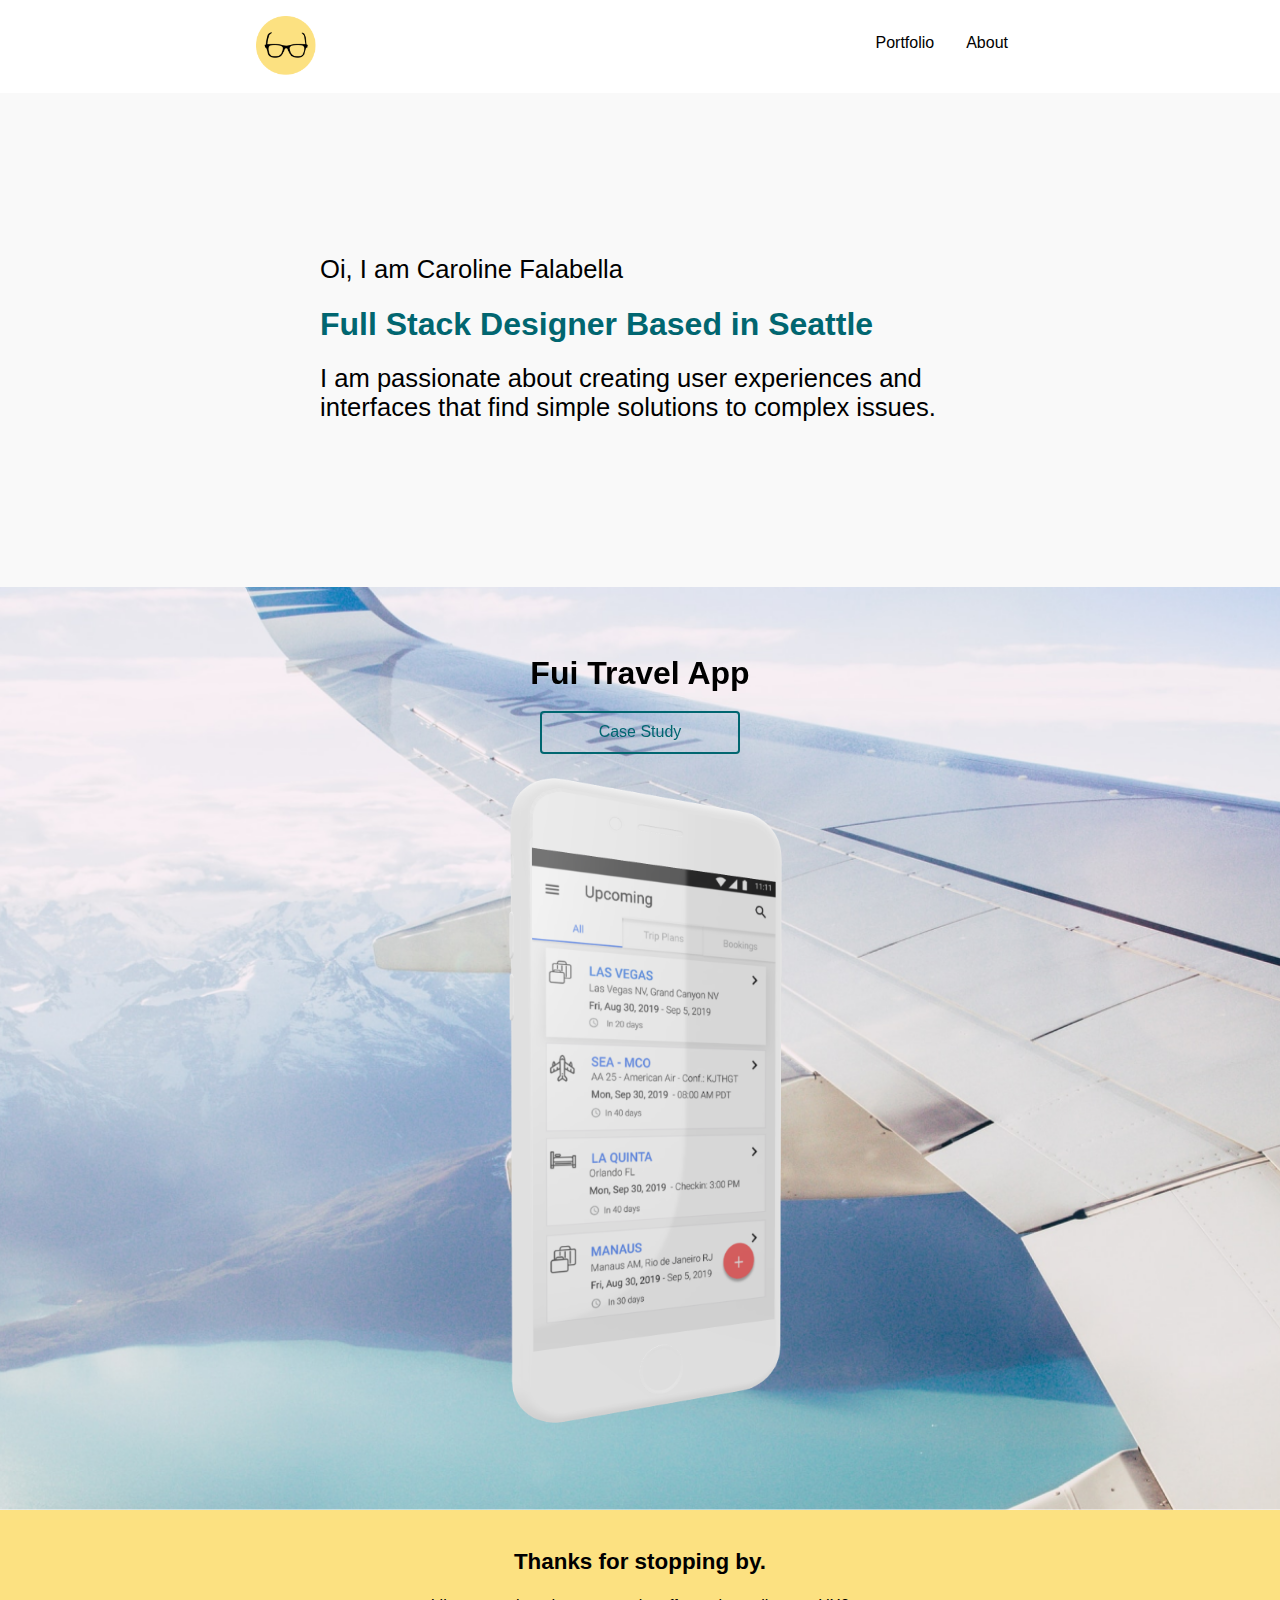
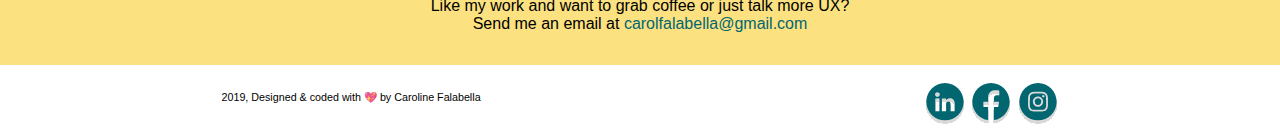
==== commit 33264273: "Add mobile first to media queries and change buttons" ====
--- a/index.html
+++ b/index.html
@@ -13,67 +13,51 @@
 
   <body>
 
-    <!-- <div class="container"> -->
+    <!-- <div class="wrapContent"> -->
+      <!-- ********************** Header ********************** -->
+          <header class="main-nav">
+
+            <div id="logo">
+              <a href="index.html"><img class="logo-img" src="images\CFLogo1.png" alt="Logo"/></a>
+            </div>
 
 
-<!-- ********************** Header ********************** -->
-    <header class="main-nav">
+            <nav role="navigation">
+                <ul id="menu">
+                  <li><a href="bio.html">About</a></li>
+                  <li><a href="#fui">Portfolio</a></li>
+                </ul>
+            </nav>
+          </header>
 
-      <div class="logo">
-        <img class="logo-img" src="images\CFLogo1.png" alt="Logo"/>
-      </div>
+      <!-- ********************** Page Intro ********************** -->
+      <div class="scroll-container">
 
-      <nav role="navigation">
-        <div id="menuToggle">
-          <!--
-          A fake / hidden checkbox is used as click reciever,  -->
-          <input type="checkbox" />
-
-          <!--Some spans to act as a hamburger.-->
-          <span></span>
-          <span></span>
-          <span></span>
-
-          <!--
-          Too bad the menu has to be inside of the button
-          but hey, it's pure CSS magic.
-          -->
-          <ul id="menu">
-            <a href="index.html"><li>Home</li></a>
-            <a href="bio.html"><li>About</li></a>
-            <a href="#contact"><li>Contact</li></a>
-          </ul>
-        </div>
-      </nav>
-    </header>
-
-<!-- ********************** Page Intro ********************** -->
-
-    <section id="Page-Intro">
-        <h2>Oi, I am Caroline Falabella</h2>
-        <h1>Full Stack Designer Based in Seattle</h1>
-        <h2>I am passionate about creating user experiences and interfaces that find simple solutions to complex issues.</h2>
-
-    </section>
+          <section id="Page-Intro">
+            <div class="wrapper-pageIntro">
+              <h2>Oi, I am Caroline Falabella</h2>
+              <h1>Full Stack Designer Based in Seattle</h1>
+              <h2>I am passionate about creating user experiences and interfaces that find simple solutions to complex issues.</h2>
+            </div>
+          </section>
 
 
 
-<!-- ********************** Projects ********************** -->
-    <main>
-      <section class="case-study">
-        <a href="project.html">
-            <div class="proj-image">
-              <img src="images\fui_mockup.png" alt="Fui Mockup">
-            </div>
+          <!-- ********************** Projects ********************** -->
 
-            <div class="proj-description">
-              <h1>FUI Travel App</h1>
-              <h3>Case Study</h3>
-            </div>
-        </a>
-      </section>
-    </main>
+          <section class="case-study" id="fui">
+                <div class="proj-image">
+                  <img src="images\fui_mockup.png" alt="Fui Mockup">
+                </div>
 
+                <div class="proj-description">
+                  <h1>Fui Travel App</h1>
+                  <a class="button fui" href="project.html">Case Study</a>
+                </div>
+          </section>
+      </div> <!-- scroll-container -->
+
+    <!-- </div>  wrapContent -->
 
 
 <!-- ********************** Footer ********************** -->
@@ -100,6 +84,16 @@
       </div>
 
     </footer>
-  <!-- </div>  <!-- container -->
+
+
+  <!-- Global site tag (gtag.js) - Google Analytics -->
+  <script async src="https://www.googletagmanager.com/gtag/js?id=UA-152743808-1"></script>
+  <script>
+    window.dataLayer = window.dataLayer || [];
+    function gtag(){dataLayer.push(arguments);}
+    gtag('js', new Date());
+
+    gtag('config', 'UA-152743808-1');
+  </script>
   </body>
 </html>
--- a/css/style.css
+++ b/css/style.css
@@ -10,170 +10,114 @@
   font-family: ‘Poppins’, sans-serif;
   margin: auto 0;
   line-height: 1.4;
-  /* border: 6px solid red; */
-}
-
-h1 { font-size: 40px; font-weight: 600; font-variant-caps: titling-caps;}
+}
+
+/* h1 { font-size: 40px; font-weight: 600; font-variant-caps: titling-caps;}
 h2 { font-size: 30px; font-weight: 500;}
 h3 { font-size: 22px; font-weight: 600;}
 h4 { font-size: 22px; font-weight: 400;}
 h5 { font-size: 14px; font-weight: 600; text-transform: uppercase;}
 h6 { font-size: 12px; font-weight: lighter;  }
+.findings p{ font-style: italic; font-weight: 300;} */
+
+h1 { font-size: 2em; font-weight: 600; font-variant-caps: titling-caps;}
+h2 { font-size: 1.6em; font-weight: 500;}
+h3 { font-size: 1.4em; font-weight: 600;}
+h4 { font-size: 1.4em; font-weight: 400;}
+h5 {  font-weight: 600; text-transform: uppercase;}
+h6 {  font-weight: lighter;  }
 .findings p{ font-style: italic; font-weight: 300;}
 
+/*****  change Fos all links */
+a {
+  color: #016670;
+  text-decoration: none;
+  font-weight: 500;
+}
+
 
 /***** Top NAV ****************************/
 
 .main-nav {
-  align-items: center;
-  display: flex;
-  justify-content: space-between; /*how the content will be displayied on the flex box. */
-  padding: 1em 16em;
-  /* position: fixed
-  width: 100%; */
+  background: white;
+  margin: 0 auto;
+  width: 100vw;
+  position: fixed;
+  top: 0;
+  z-index: 1;
+  padding: 1em;
 }
 
 .logo-img {
   width: 60px;
-}
-
-#menuToggle {
-  display: block;
-  position: relative;
-  top: 10px 0;
-  z-index: 0;
-
-  -webkit-user-select: none;
-  user-select: none;
-}
-
-#menuToggle input
-{
-  display: block;
-  width: 40px;
-  height: 32px;
-  position: absolute;
-  cursor: pointer;
-  opacity: 0; /* hide checkbox inout */
-  z-index: 2; /* and place it over the hamburger */
-  -webkit-touch-callout: none;
-}
-
-/*  Just a quick hamburger */
-#menuToggle span {
-  display: block;
-  width: 33px;
-  height: 2px;
-  margin-bottom: 7px;
-  position: relative;
-
-  background: #000000;
-  border-radius: 3px;
-
-  z-index: 1;
-  transform-origin: 4px 0px;
-  transition: transform 0.5s cubic-bezier(0.77,0.2,0.05,1.0),
-              background 0.5s cubic-bezier(0.77,0.2,0.05,1.0),
-              opacity 0.55s ease;
-}
-
-#menuToggle span:first-child {
-  transform-origin: 0% 0%;
-}
-
-#menuToggle span:nth-last-child(2) {
-  transform-origin: 0% 100%;
-}
-
-/* Transform all the slices of hamburger into a crossmark. */
-#menuToggle input:checked ~ span {
-  opacity: 1;
-  transform: rotate(45deg) translate(-2px, -1px);
-}
-
-/* But let's hide the middle one.*/
-#menuToggle input:checked ~ span:nth-last-child(3) {
-  opacity: 0;
-  transform: rotate(0deg) scale(0.2, 0.2);
-}
-
-/* Ohyeah and the last one should go the other direction*/
-#menuToggle input:checked ~ span:nth-last-child(2)
-{
-  transform: rotate(-45deg) translate(0, -1px);
-}
-
-/* Make this absolute positioned at the top right of the screen */
+  float: left;
+}
+
+nav {
+  float: right;
+}
+
 #menu
 {
-  /* display: none; */
-  position: absolute;
-  width: 350px;
-  margin: -100px 0 0 -60px;
-  padding: 50px;
-  padding-top: 125px;
-
-  background: #ffffff;
+  display: inline-block;
   list-style-type: none;
-  /* -webkit-font-smoothing: antialiased; */
-  /* to stop flickering of text in safari */
-
-  transform-origin: 0% 0%;
-  transform: translate(100%, 0);
-  transition: transform 0.5s cubic-bezier(0.77,0.2,0.05,1.0);
-}
-
-#menu li
-{
-  padding: 15px 0;
-  border-bottom: .5px solid black;
-  text-transform: uppercase;
-}
-
-/*
- * And let's slide it in from the left
- */
-#menuToggle input:checked ~ ul
-{
-  transform: none;
-}
-
+  margin: 0;
+  padding: 0;
+  overflow: hidden;
+}
+
+#menu li {
+  float: right;
+  text-transform: capitalize;
+}
+
+#menu li a {
+  display: block;
+  color: black;
+  text-align: right;
+  padding: 1em;
+  vertical-align: middle;
+  /* font-weight: 500; */
+}
+
+#menu li a:hover {
+  background-color: black;
+  color: white;
+  border-radius: 4px;
+}
 
 /******************************************************************/
 /******************************************************************/
 /***** HOME PAGE ***************************/
 
 /***************** INTRO *******************/
+.scroll-container {
+  position: relative;
+  width: 100%;
+}
 
 #Page-Intro {
-  /* height: 480px; */
-  /* display: flex; */
-  vertical-align: middle;
+  margin-top: 10vh;
+
   background-color: #f9f9f9;
-  padding: 5em 16em;
   line-height: normal;
+  position: sticky;
+  top: 0;
+  width: 100%;
+  padding: 8em 0;
 }
 
 #Page-Intro h1 {
   color: #016670;
 }
-
-#Page-Intro h2 {
-  width: 80%;
-}
-
-/*************** HOME Content *********************/
-/* .container {
-  width: 75%;
-  margin: 0 auto;
-} */
+.wrapper-pageIntro {
+    margin: 0 auto;
+    max-width: 80vw;
+    position: relative;
+}
+
 
 .case-study {
-  height: 80vh;
-  overflow: hidden;
-}
-
-.case-study a {
   height: 100%;
   align-items: center;
   background-image: url("../images/PlaneSky.png");
@@ -181,21 +125,16 @@
   background-size: cover;
   background-position: center;
   display: flex;
-  justify-content: flex-start;
-  position: relative;
-  overflow: auto;
+  flex-direction: column-reverse;
+  text-align: center;
+  padding: 4em 0;
+
+  position: relative;
   transition: all 0.5s ease;
 }
 
-.case-study a:hover
-{
-  transform: scale(1.2);
-
-}
-
 .proj-image img {
-  height: 500px;
-  margin-left: 20vw;
+  max-width: 60vw;
 }
 
 a {
@@ -217,6 +156,7 @@
 /***************** INTRO *******************/
 
 #Page-Intro-case {
+  margin-top: 10vh;
   /* applying opacity on gradient */
   background-image: -moz-linear-gradient(top,  rgba(255,255,255,0) 0%, rgba(255,255,255,0) 31%, rgba(255,255,255,1) 100%), url("../images/PlaneSky.png"); /* FF3.6-15 */
   background-image: -webkit-linear-gradient(top,  rgba(255,255,255,0) 0%,rgba(255,255,255,0) 31%,rgba(255,255,255,1) 100%), url("../images/PlaneSky.png"); /* Chrome10-25,Safari5.1-6 */
@@ -228,36 +168,29 @@
 
   background-repeat: no-repeat;
   background-size: cover;
-  padding: 1em 14em;
+  padding: 2em 1em;
 }
 
 .projName img {
-  align-items: center;
-  height: 500px;
+  max-width: 70vw;
+  margin: auto;
 }
 
 .projName {
+  display: flex;
+  flex-direction: column;
+  text-align: center;
+
+}
+
+.challenge {
   display: flex;
   justify-content: space-around;
   align-items: center;
-  text-align: center;
-  padding-top: 2em;
-}
-
-#description {
-  text-align: left;
-}
-
-.challenge {
-  display: flex;
-  justify-content: space-between;
-  align-items: center;
-  padding: 1em 0;
+  padding: 1em;
   width: 100%;
 }
 
-.problem { padding-right: 1em; }
-
 .sol { padding-left: 1em; }
 
 
@@ -267,9 +200,7 @@
 
 .timeline {
   position: relative;
-  margin: 0 8em 0 10em ;
-  /* background-color: #f9f9f9; */
-  /* border: 1px solid red; */
+  margin-left: 4vw;
 }
 
 /* the vertical ruler */
@@ -282,10 +213,9 @@
   bottom: 0;
 }
 
-
 /* Container around content */
 .container {
-  padding: 2em 4em;
+  padding: 2em 2em;
   position: relative;
   width: 100%;
 }
@@ -304,7 +234,7 @@
   z-index: 1;
 }
 
-/* Add arrows to the right container (pointing left) */
+/* Add arrows pointing left */
 .container::before {
   content: " ";
   height: 0;
@@ -312,7 +242,7 @@
   top: 53px;
   width: 0;
   z-index: 1;
-  left: 54px;
+  left: 17px;
   border: medium solid black;
   border-width: 10px 10px 10px 0;
   border-color: transparent white transparent transparent;
@@ -321,7 +251,7 @@
 /* The actual content */
 .content {
   border: 1px solid white;
-  padding: 0 4em;
+  padding: 0 1em 0 2em;
   position: relative;
   border-radius: 4px;
   background-color: white;
@@ -329,7 +259,7 @@
   -moz-box-shadow:    3px 3px 20px 0 #ccc;  /* Firefox 3.5 - 3.6 */
   box-shadow:         3px 3px 20px 0 #ccc;  /* Opera 10.5, IE 9, Firefox 4+, Chrome 6+, iOS 5 */
 }
-/* 
+/*
 .content p {
   width: 70%;
 } */
@@ -353,11 +283,12 @@
   line-height: 1.4;
   margin: 4em 0;
   padding: 1em 2em;
-  width: 70%;
-}
-
-#survey img {
-  height: 300px;
+  width: 100%;
+}
+
+#survey img, #personas img, #userStories img {
+  max-width: 100%;
+  height: auto;
 }
 
 #swot img {
@@ -365,60 +296,35 @@
   height: auto;
 }
 
-#personas img {
-  max-width: 70%;
-}
-
-#userStories img {
-  max-width: 100%;
-}
-
-#wireframes img {
-  width: 15%;
-  margin: 0 2px;
-}
-
-#branding img {
-  width: 20%;
-  margin: 0 1em;
-}
-
-#abTest img {
-  width: 20%;
-  margin: 0 2px;
-}
-
-#hiFi-prototype img {
-  width: 20%;
-  margin: 0 2px;
+#wireframes img, #branding img, #abTest img, #hiFi-prototype img  {
+  max-width: 47%;
+  margin: 2px;
 }
 
 .img {
   text-align: center;
 }
 
-button {
-  background-color: #ffffff;
-  border: 3px solid #016670;
+.button {
+  background: transparent;
+  border: 2px solid #016670;
   border-radius: 4px;
   display: block;
-  font-size: 14px;
   margin: 4em auto;
   padding: 8px;
   width: 200px;
-  text-transform: uppercase;
   align-content: center;
-}
-
-
-button:hover {
-  background-color: #016670;
+  text-align: center;
+}
+
+
+.button:hover {
+  background: #016670;
   color: white;
 }
 
-button a:hover  {
-  background-color: #016670;
-  color: white;
+.proj-description .button {
+  margin: 1em auto;
 }
 
 
@@ -433,9 +339,8 @@
 
 .copyright {
   display: flex;
-  justify-content: space-between;
-  align-content: center;
-  padding: 0 16em;
+  flex-direction: column-reverse;
+  text-align: center;
 }
 
 .media-links {      /* border: 6px solid Yellow; */
@@ -443,25 +348,19 @@
 }
 
 
-/*****  change Fos all links */
-a {
-  color: #016670;
-  text-decoration: none;
-  font-weight: 600;
-}
-
 /*******************************************************/
  /********* Bio Page ***********************************/
 
 #mainBio {
-  margin: 2em 0;
+  margin-top: 10vh;
+  padding: 2em;
 }
 
 /* quote style  */
 .quotation{
   quotes: "\201C""\201D""\2018""\2019";
   font-style: italic;
-  padding-top: 2em;
+  padding: 2em;
 }
 
 .quotation:before {
@@ -487,7 +386,7 @@
   font-size: 3em;
 }
 
-blockquote { max-width: 50%; }
+blockquote { max-width: 90%; }
 blockquote footer{
   margin:0;
   text-align: right;
@@ -496,7 +395,7 @@
 /* end of quote style  */
 
 #professional, #personal {
-  padding: 2em 10em;
+  /* padding: 2em 10em; */
 }
 
 #professional h1 { color: #016670;}
@@ -509,129 +408,34 @@
 
 /*******************************************************/
 /********* Media Queries ***********************************/
-/************ small devices ******************/
+
 @media screen and (max-width: 575px) {
-h1 { font-size: 30px; }
-h2 { font-size: 17px; }
-h3 { font-size: 18px; }
-h6 { font-size: 10px; }
-.logo-img { width: 40px; }
-.main-nav { padding: 1em 2em; }
-#Page-Intro h1 {
- margin-right: 0;
-}
-#Page-Intro {
- height: 400px;
- padding: 4em 2em;
-}
-.case-study a {
- flex-direction: column-reverse;
- text-align: center;
- padding-top: 34px;
- margin: 0;
-}
-.proj-image img {
-  height: 380px;
-  margin: auto;
-}
-.proj-description h3, h1 {
- margin: 0;
- line-height: 40px;
-}
-.copyright {
- padding: 1em 2em;
- flex-direction: column-reverse;
- text-align: center;
-}
-.copyright h6 { margin: 0;}
-/************************/
- /***** project.html ****/
-#Page-Intro-case {  padding: 1em 2em; }
-#description {text-align: center; }
-.projName { flex-direction: column; }
-.challenge { flex-direction: column; }
-.challenge h3 { text-align: center;}
-.problem, .sol { padding: 0; }
-.timeline { margin: 1em 1em; }
-.container { padding: 20px 0 20px 30px; }
-.content { padding: 0 30px; }
-#survey img { width: 100%; height: auto;}
-#swot img { width: 150px; }
-#personas img { max-width: 100%; }
-#branding img { width: 160px; }
-#wireframes img,
-#abTest img,
-#hiFi-prototype img { width: 182px; }
- /***** Bio ****/
-#professional, #personal { padding: 1em 2em 2em 3em; }
-blockquote { max-width: 100%; margin: 2em 1em; }
-#personal button {
-  margin: 0 auto;
-  margin-top: 4em; }
-}
-
-
-/* ************************** */
-/****** medium devices *******/
-@media screen and (min-width: 576px) and (max-width: 990px) {
-.main-nav { padding: 1em 6em; }
-#Page-Intro , .copyright { padding: 1em 6em; }
-#Page-Intro h1, { padding: 1em 10em; }
-.proj-image img { height: 400px; }
-.copyright { padding: 1em 4em; }
-
- /********* project.html ***********************/
-#Page-Intro-case {  padding: 1em 5em; }
-.timeline { margin: 1em 4em; }
-.content { padding: 0 35px; }
-.findings { width: 80%; }
-#swot img { width: 100px; }
-#wireframes img { width: 200px; }
-#branding img { width: 160px; }
-#abTest img { width: 200px; }
-#hiFi-prototype img { width: 200px;}
-/***** Bio ****/
-#professional, #personal { padding: 1em 6em; }
-blockquote { max-width: 80%; margin: 2em 1em; }
-}
-
-/****** medium devices *******/
-@media screen and (min-width: 991px) and (max-width: 1199px) {
-.main-nav { padding: 1em 8em; }
-#Page-Intro { padding: 2em 8em; }
-.case-study a {
-  justify-content: space-around;
-  padding-top: 1em;
-}
-.proj-image img {
-  height: 500px;
-}
-.copyright {
- padding: 1em 10em;
- justify-content: space-between;
- vertical-align: middle;
- }
-.media-links { padding: 0;}
-.copyright h6 { margin: 0;}
-/********* project.html ***********************/
-#Page-Intro-case { padding: 1em 2em; }
-.timeline { margin: 1em 0; }
-.projName { justify-content: center;}
-.challenge { justify-content: space-around;}
-#swot img { width-max: 150px; }
-#personas img { max-width: 80%;}
-#wireframes img { width: 230px; }
-#branding img { width: 145px; }
-#abTest img { width: 170px; }
-#hiFi-prototype img { width: 230px;}
-/***** Bio ****/
-#professional, #personal { padding: 1em 6em; }
-blockquote { max-width: 60%; margin: 2em 1em; }
-}
-
-
-/* Device	Size
-Large smartphones	(min-width: 575px)
-Tablets	(min-width: 575px)
-Laptops	(min-width: 991px)
-Desktops	(min-width: 1199px) */
+  body { font-size: .8em; }
+  .logo-img { width: 40px; }
+}
+
+
+@media screen and (min-width: 550px) {
+  .main-nav { padding: 1em 6em; }
+  .wrapper-pageIntro { padding: 1em 3em; }
+  .proj-image img { max-width: 25vw; }
+  .copyright {
+    flex-direction: row;
+    justify-content: space-around;  }
+  .projName img { max-width: 30vw; }
+  .challenge, .timeline { padding: 1em 2em 1em 4em  }
+  .problem, .sol { margin-right: 1em;}
+  .timeline { margin-left: 2vw; }
+  .content { padding: 0 2em; }
+  .container::before { left: 22px; }
+  #mainBio { padding: 4em 6em; }
+}
+
+
+@media screen and (min-width: 991px) {
+  .main-nav {  padding: 1em 16em; }
+  .wrapper-pageIntro { padding: 1em 12em }
+  .projName img { max-width: 20vw; }
+  .challenge, .timeline { padding: 1em 12em  }
+  #mainBio { padding: 4em 16em; }
+}
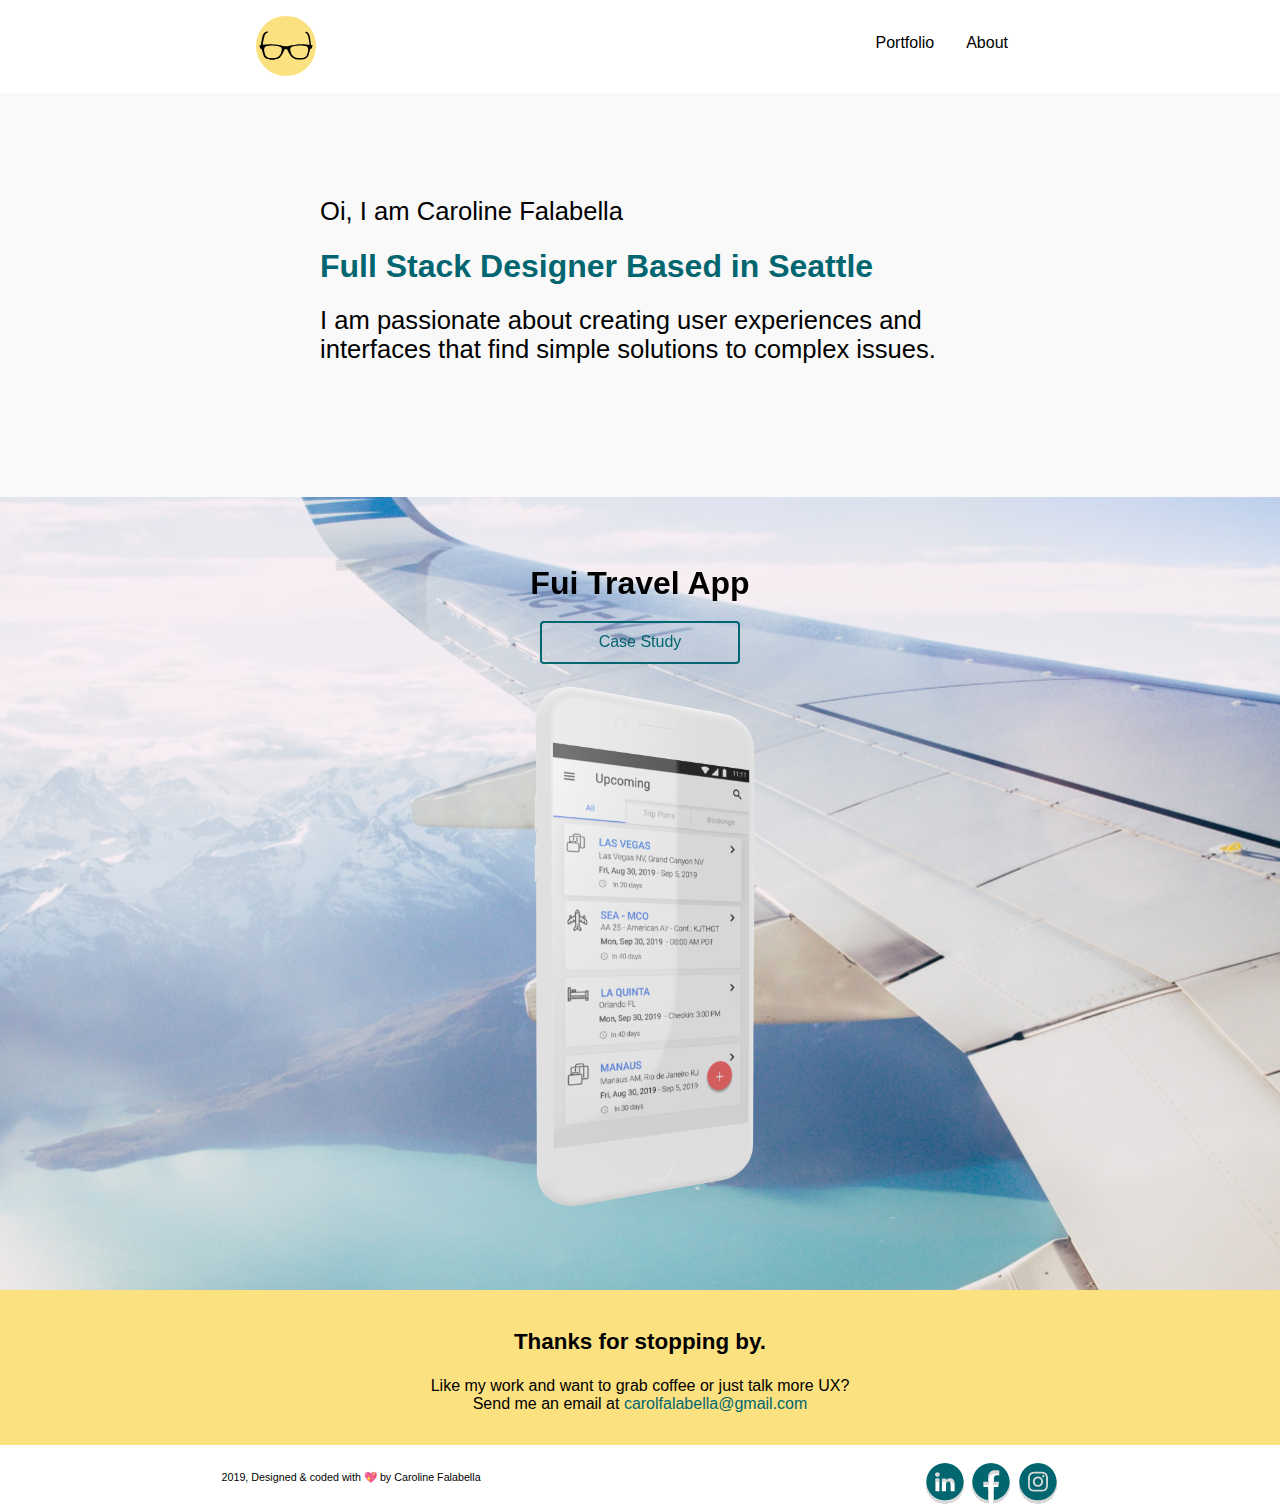
==== commit 18ddde02: "Update images" ====
--- a/index.html
+++ b/index.html
@@ -18,7 +18,7 @@
           <header class="main-nav">
 
             <div id="logo">
-              <a href="index.html"><img class="logo-img" src="images\CFLogo1.png" alt="Logo"/></a>
+              <a href="index.html"><img class="logo-img" src="images\CFLogo1.svg" alt="Logo"/></a>
             </div>
 
 
--- a/css/style.css
+++ b/css/style.css
@@ -44,7 +44,7 @@
   width: 100vw;
   position: fixed;
   top: 0;
-  z-index: 1;
+  z-index: 2;
   padding: 1em;
 }
 
@@ -97,14 +97,12 @@
 }
 
 #Page-Intro {
-  margin-top: 10vh;
-
   background-color: #f9f9f9;
   line-height: normal;
   position: sticky;
   top: 0;
   width: 100%;
-  padding: 8em 0;
+  padding: 10em 0 6em 0;
 }
 
 #Page-Intro h1 {
@@ -120,7 +118,7 @@
 .case-study {
   height: 100%;
   align-items: center;
-  background-image: url("../images/PlaneSky.png");
+  background-image: url("../images/PlaneSky.svg");
   background-repeat: no-repeat;
   background-size: cover;
   background-position: center;
@@ -134,7 +132,7 @@
 }
 
 .proj-image img {
-  max-width: 60vw;
+  max-height: 60vh;
 }
 
 a {
@@ -158,12 +156,12 @@
 #Page-Intro-case {
   margin-top: 10vh;
   /* applying opacity on gradient */
-  background-image: -moz-linear-gradient(top,  rgba(255,255,255,0) 0%, rgba(255,255,255,0) 31%, rgba(255,255,255,1) 100%), url("../images/PlaneSky.png"); /* FF3.6-15 */
-  background-image: -webkit-linear-gradient(top,  rgba(255,255,255,0) 0%,rgba(255,255,255,0) 31%,rgba(255,255,255,1) 100%), url("../images/PlaneSky.png"); /* Chrome10-25,Safari5.1-6 */
-  background-image: linear-gradient(to bottom,  rgba(255,255,255,0) 0%,rgba(255,255,255,0) 31%,rgba(255,255,255,1) 100%), url("../images/PlaneSky.png"); /* W3C, IE10+, FF16+, Chrome26+, Opera12+, Safari7+ */
-  filter: progid:DXImageTransform.Microsoft.gradient( startColorstr='#00ffffff', endColorstr='#ffffff',GradientType=0 ), url("../images/PlaneSky.png"); /* IE6-9 */
-
-  url("../images/PlaneSky.png"); /* FF3.6-15 */
+  background-image: -moz-linear-gradient(top,  rgba(255,255,255,0) 0%, rgba(255,255,255,0) 31%, rgba(255,255,255,1) 100%), url("../images/PlaneSky.svg"); /* FF3.6-15 */
+  background-image: -webkit-linear-gradient(top,  rgba(255,255,255,0) 0%,rgba(255,255,255,0) 31%,rgba(255,255,255,1) 100%), url("../images/PlaneSky.svg"); /* Chrome10-25,Safari5.1-6 */
+  background-image: linear-gradient(to bottom,  rgba(255,255,255,0) 0%,rgba(255,255,255,0) 31%,rgba(255,255,255,1) 100%), url("../images/PlaneSky.svg"); /* W3C, IE10+, FF16+, Chrome26+, Opera12+, Safari7+ */
+  filter: progid:DXImageTransform.Microsoft.gradient( startColorstr='#00ffffff', endColorstr='#ffffff',GradientType=0 ), url("../images/PlaneSky.svg"); /* IE6-9 */
+
+  url("../images/PlaneSky.svg"); /* FF3.6-15 */
   /* background: -webkit-linear-gradient(top, rgba(255,255,255,0) 0%,rgba(255,255,255,0) 31%,rgba(255,255,255,1) 100%); /* Chrome10-25,Safari5.1-6 */ */
 
   background-repeat: no-repeat;
@@ -172,7 +170,7 @@
 }
 
 .projName img {
-  max-width: 70vw;
+  max-height: 60vh;
   margin: auto;
 }
 
@@ -180,7 +178,6 @@
   display: flex;
   flex-direction: column;
   text-align: center;
-
 }
 
 .challenge {
@@ -215,7 +212,7 @@
 
 /* Container around content */
 .container {
-  padding: 2em 2em;
+  padding: 2em;
   position: relative;
   width: 100%;
 }
@@ -287,12 +284,11 @@
 }
 
 #survey img, #personas img, #userStories img {
-  max-width: 100%;
-  height: auto;
+  width: 100%;
 }
 
 #swot img {
-  width: 180px;
+  width: 30%;
   height: auto;
 }
 
@@ -416,26 +412,44 @@
 
 
 @media screen and (min-width: 550px) {
-  .main-nav { padding: 1em 6em; }
+  .main-nav, #Page-Intro-case { padding: 1em 6em; }
+    #Page-Intro-case { margin-top: 15vh; }
   .wrapper-pageIntro { padding: 1em 3em; }
-  .proj-image img { max-width: 25vw; }
-  .copyright {
+  .copyright { flex-direction: row;
+    justify-content: space-around; }
+  .projName {
     flex-direction: row;
-    justify-content: space-around;  }
-  .projName img { max-width: 30vw; }
-  .challenge, .timeline { padding: 1em 2em 1em 4em  }
+    justify-content: space-around;
+    text-align: left;
+    align-items: center; }
+  #description h1, #description p { margin: 0; padding: 4px;}
   .problem, .sol { margin-right: 1em;}
-  .timeline { margin-left: 2vw; }
+  .timeline {
+    padding: 1em 2em 1em 4em;
+    margin-left: 2vw; }
   .content { padding: 0 2em; }
   .container::before { left: 22px; }
   #mainBio { padding: 4em 6em; }
+  .findings, .content div p, #reflection p  { width: 80%;  }
+  #wireframes img, #abTest img, #hiFi-prototype img, #branding img {
+    max-width: 30%; }
 }
 
 
 @media screen and (min-width: 991px) {
-  .main-nav {  padding: 1em 16em; }
-  .wrapper-pageIntro { padding: 1em 12em }
-  .projName img { max-width: 20vw; }
-  .challenge, .timeline { padding: 1em 12em  }
-  #mainBio { padding: 4em 16em; }
-}
+  .main-nav, #Page-Intro-case {  padding: 1em 16em; }
+  .wrapper-pageIntro, .timeline { padding: 1em 12em }
+  .container { padding: 2em 4em; }
+  .content { padding: 0 4em; }
+  .container::before { left: 55px; }
+  /* #mainBio { padding: 4em 20em 4em 16em; } */
+  #mainBio {
+    max-width: 50vw;
+    margin-left: 16em;
+    padding: 4em 0; }
+
+  #survey img, #personas img {
+    max-width: 47%; }
+  /* #wireframes img, #abTest img, #hiFi-prototype img, #branding img {
+    max-width: 30%; } */
+}
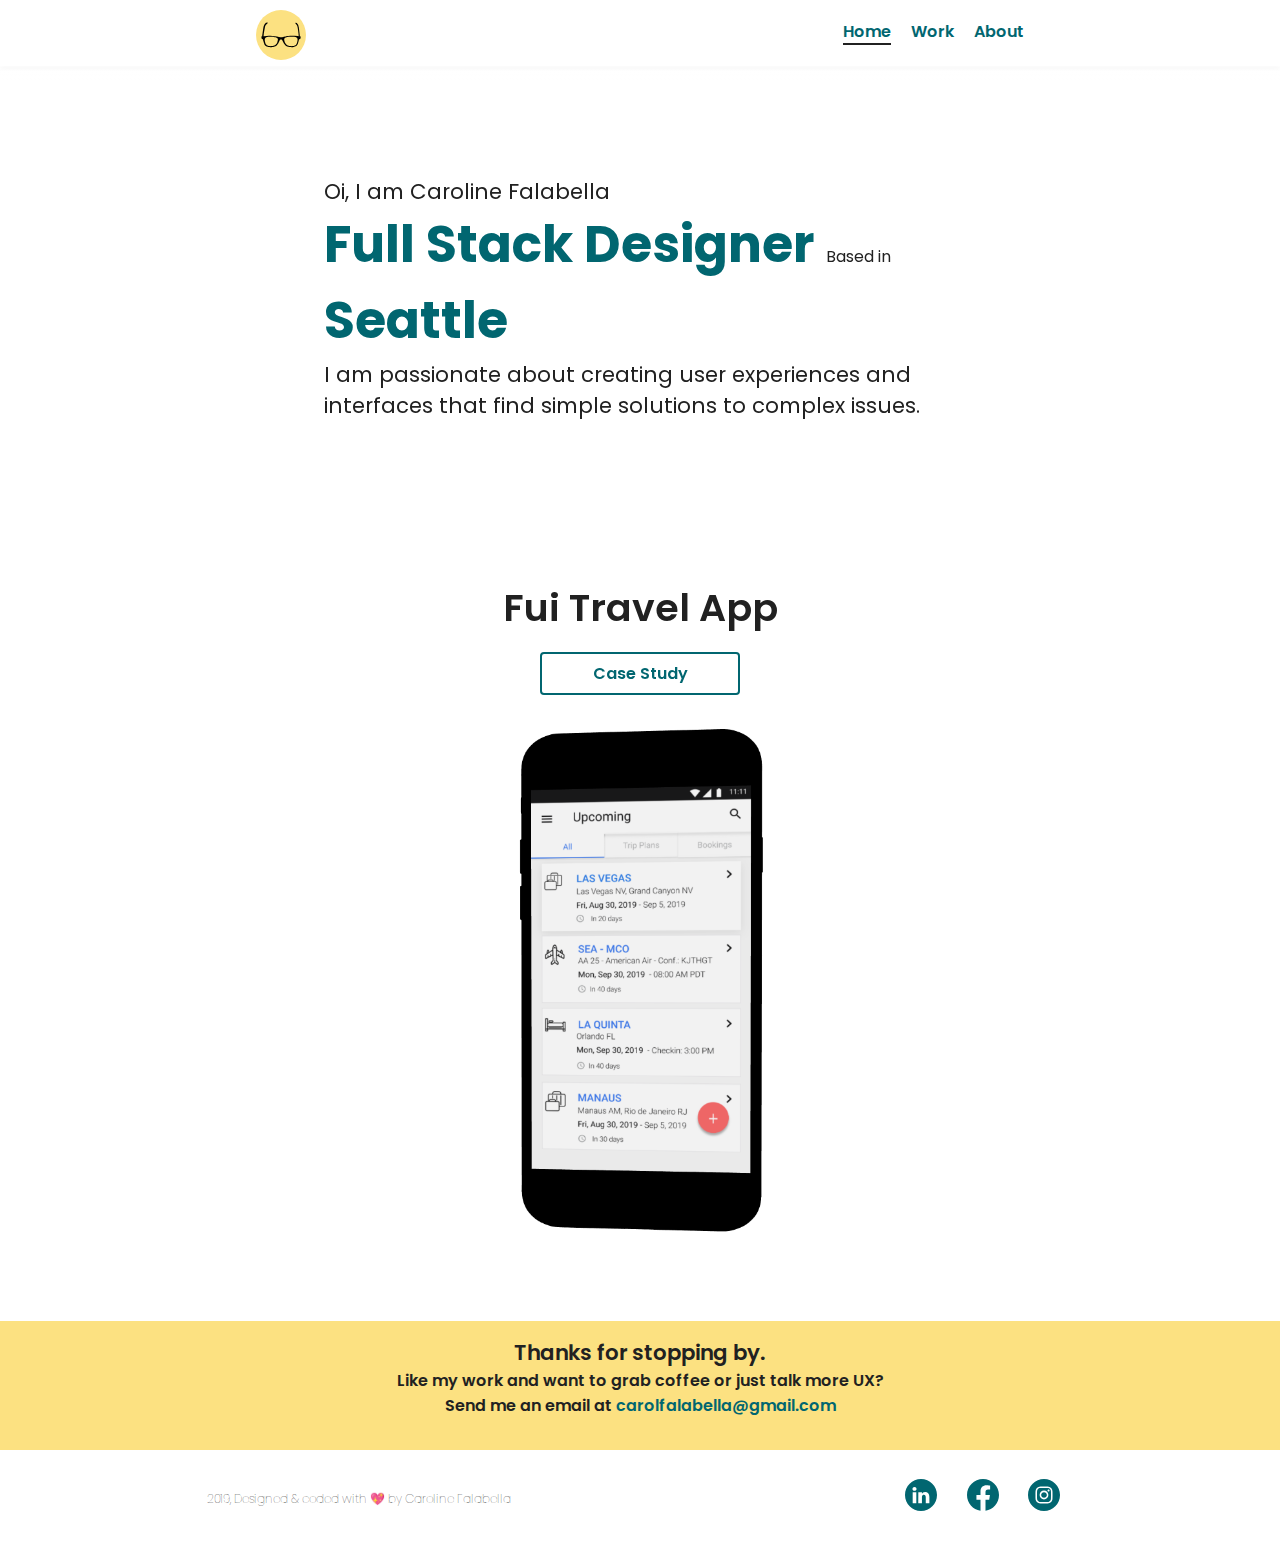
==== commit 024b3e7b: "Portfolio visual improvements" ====
--- a/index.html
+++ b/index.html
@@ -5,9 +5,13 @@
     <meta charset="utf-8">
     <meta name="author" content="Caroline Falabella">
     <meta name="viewport" content="width=device-width, initial-scale=1"> <!-- This is key to allowing Responsive Design occur online. -->
-    <link rel="stylesheet" type="text/css" href="css/normalize.css">
+    <link rel="stylesheet" type="text/css" href="css/reset.css">
+    <link href="https://fonts.googleapis.com/css?family=Poppins&display=swap" rel="stylesheet">
+    <link rel="apple-touch-icon" sizes="180x180" href="images/apple-touch-icon.png">
+    <link rel="icon" type="image/png" sizes="32x32" href="images/favicon-32x32.png">
+    <link rel="icon" type="image/png" sizes="16x16" href="images/favicon-16x16.png">
+    <link rel="manifest" href="images/site.webmanifest">
     <link rel="stylesheet" type="text/css" href="css/style.css">
-    <link href=“https://fonts.googleapis.com/css?family=Poppins&display=swap” rel=“stylesheet”>
   </head>
 
 
@@ -15,19 +19,22 @@
 
     <!-- <div class="wrapContent"> -->
       <!-- ********************** Header ********************** -->
-          <header class="main-nav">
-
-            <div id="logo">
-              <a href="index.html"><img class="logo-img" src="images\CFLogo1.svg" alt="Logo"/></a>
-            </div>
+          <header class="menu-header">
+            <div class="main-nav">
+              <div id="logo">
+                <a href="index.html"><img class="logo-img" src="images/logoCF.svg" alt="Logo"/></a>
+              </div>
 
 
-            <nav role="navigation">
-                <ul id="menu">
-                  <li><a href="bio.html">About</a></li>
-                  <li><a href="#fui">Portfolio</a></li>
-                </ul>
-            </nav>
+              <nav role="navigation">
+                  <ul id="menu">
+                    <li><a href="bio.html">About</a></li>
+                    <li><a href="#fui">Work</a></li>
+                    <!-- <li><a href="#" class="active">Home</a></li> -->
+                    <li><a href="#" class="underline">Home</a></li>
+                  </ul>
+              </nav>
+            </div>
           </header>
 
       <!-- ********************** Page Intro ********************** -->
@@ -35,9 +42,9 @@
 
           <section id="Page-Intro">
             <div class="wrapper-pageIntro">
-              <h2>Oi, I am Caroline Falabella</h2>
-              <h1>Full Stack Designer Based in Seattle</h1>
-              <h2>I am passionate about creating user experiences and interfaces that find simple solutions to complex issues.</h2>
+              <h4>Oi, I am Caroline Falabella</h4>
+              <h1>Full Stack Designer <em>Based in</em> Seattle</h1>
+              <h4>I am passionate about creating user experiences and interfaces that find simple solutions to complex issues.</h4>
             </div>
           </section>
 
@@ -47,11 +54,11 @@
 
           <section class="case-study" id="fui">
                 <div class="proj-image">
-                  <img src="images\fui_mockup.png" alt="Fui Mockup">
+                  <img src="images/fui_mockup-black.png" alt="Fui Mockup">
                 </div>
 
                 <div class="proj-description">
-                  <h1>Fui Travel App</h1>
+                  <h2>Fui Travel App</h2>
                   <a class="button fui" href="project.html">Case Study</a>
                 </div>
           </section>
@@ -64,21 +71,21 @@
     <footer>
 
       <div id="contact">
-        <h3>Thanks for stopping by.</h3>
-        <p>Like my work and want to grab coffee or just talk more UX? <br>Send me an email at <a href="carolfalabella@gmail.com">carolfalabella@gmail.com</a></p>
+        <h4>Thanks for stopping by.</h4>
+        <p>Like my work and want to grab coffee or just talk more UX? <br>Send me an email at <a href="mailto:carolfalabella@gmail.com">carolfalabella@gmail.com</a></p>
       </div>
 
       <div class="copyright">
         <h6>2019, Designed & coded with 💖 by Caroline Falabella</h6>
         <div class="media-links">
           <a href="https://www.linkedin.com/in/carolinefalabella/">
-            <img src="images\linkedin.svg" alt="linkedin link" style="width:42px;height:42px;border:0;">
+            <img src="images/linkedin.svg" alt="linkedin link">
           </a>
           <a href="https://www.facebook.com/carolfalabella">
-            <img src="images\facebook.svg" alt="facebook link" style="width:42px;height:42px;border:0;">
+            <img src="images/facebook.svg" alt="facebook link">
           </a>
           <a href="https://www.instagram.com/carolfalabella/">
-            <img src="images\intagram.svg" alt="instagram link" style="width:42px;height:42px;border:0;">
+            <img src="images/intagram.svg" alt="instagram link">
           </a>
         </div>
       </div>
--- a/css/style.css
+++ b/css/style.css
@@ -7,54 +7,86 @@
 }
 
 body {
-  font-family: ‘Poppins’, sans-serif;
+  font-family: 'Poppins', sans-serif;
   margin: auto 0;
-  line-height: 1.4;
-}
-
-/* h1 { font-size: 40px; font-weight: 600; font-variant-caps: titling-caps;}
-h2 { font-size: 30px; font-weight: 500;}
-h3 { font-size: 22px; font-weight: 600;}
-h4 { font-size: 22px; font-weight: 400;}
-h5 { font-size: 14px; font-weight: 600; text-transform: uppercase;}
-h6 { font-size: 12px; font-weight: lighter;  }
-.findings p{ font-style: italic; font-weight: 300;} */
-
-h1 { font-size: 2em; font-weight: 600; font-variant-caps: titling-caps;}
-h2 { font-size: 1.6em; font-weight: 500;}
-h3 { font-size: 1.4em; font-weight: 600;}
-h4 { font-size: 1.4em; font-weight: 400;}
-h5 {  font-weight: 600; text-transform: uppercase;}
-h6 {  font-weight: lighter;  }
+  font-size: 16px;
+  font-weight: 400;
+  line-height: 1.45;
+  color: #212121;
+}
+
+h1 { font-size: 2.3rem; font-variant-caps: titling-caps;}
+h2 { font-size: 1.3rem; font-weight: 600;}
+h3 { font-size: 1.3rem; font-weight: 600;}
+h4 { font-size: 1rem; }
+h5 { font-weight: 600; text-transform: uppercase;}
+h6 { font-size: 0.75rem; font-weight: lighter;  }
 .findings p{ font-style: italic; font-weight: 300;}
+
+p, h2, h3 {
+  margin-bottom: 1rem;
+}
+
 
 /*****  change Fos all links */
 a {
   color: #016670;
   text-decoration: none;
-  font-weight: 500;
-}
-
+  font-weight:600;
+}
 
 /***** Top NAV ****************************/
+/* HEADER with drop-shadow on scroll */
+.menu-header {
+  height: 80px;  /* 74 + 16px */
+  position: sticky;
+  -webkit-position: sticky;
+  top: -16px;  /* negative top allows for 16 pixels of movement before sticking */
+  z-index: 1; /* make sure header overlaps main*/
+  -webkit-backface-visibility: hidden; /* fix weird flickering issue in chrome: https://stackoverflow.com/a/22224884/286685 */
+}
+
+/* PSEUDO ELEMENTS to create drop-shadow */
+.menu-header::before,
+.menu-header::after {
+  content: '';
+  display: block;
+  height: 16px;
+  position: sticky;
+  -webkit-position: sticky;
+}
+/* SHADOW */
+.menu-header::before {
+  top: 48px; /* shadow is at bottom of element, so at 68 + 16 = 84px */
+  box-shadow: 0px 2px 5px rgba(0,0,0,0.5);
+}
+/* COVER */
+.menu-header::after {
+  /* linear gradient from background color to transparent acts as a transition effect so the shadow appears gradually */
+  background: linear-gradient(white 10%, rgba(255,255,255,0.5) 50%, rgba(255,255,255,0.4) 70%, transparent);
+  top: 0;
+  z-index: 2; /* cover should fall over shadow */
+}
 
 .main-nav {
-  background: white;
-  margin: 0 auto;
-  width: 100vw;
-  position: fixed;
-  top: 0;
-  z-index: 2;
-  padding: 1em;
+  background-color: white;
+  height: 64px;
+  position: sticky;
+  top: 0px;
+  margin-top: -16px;
+  padding: 0 1em;
+  z-index: 3;
 }
 
 .logo-img {
-  width: 60px;
+  height: 60px;
   float: left;
+  padding-top: 10px;
 }
 
 nav {
   float: right;
+  padding-top: 20px;
 }
 
 #menu
@@ -68,57 +100,67 @@
 
 #menu li {
   float: right;
-  text-transform: capitalize;
+  margin-left: 20px;
+  text-decoration: none;
 }
 
 #menu li a {
+  background-image: linear-gradient(180deg, #ffffff 10%, #016670 100%);
+  background-repeat: no-repeat;
+  background-size: 100% 0;
+  background-position: 0 100%;
   display: block;
-  color: black;
+  transition: background-size 0.25s ease-in;
   text-align: right;
-  padding: 1em;
   vertical-align: middle;
-  /* font-weight: 500; */
-}
-
+}
 #menu li a:hover {
-  background-color: black;
-  color: white;
-  border-radius: 4px;
-}
-
-/******************************************************************/
+  background-size: 100% 60%;
+  border: 0px;
+}
+
+.underline {
+  border-bottom: 2px solid #212121;
+}
+
 /******************************************************************/
 /***** HOME PAGE ***************************/
 
-/***************** INTRO *******************/
+/* INTRO *******************/
 .scroll-container {
   position: relative;
   width: 100%;
 }
 
 #Page-Intro {
-  background-color: #f9f9f9;
   line-height: normal;
   position: sticky;
   top: 0;
   width: 100%;
-  padding: 10em 0 6em 0;
+  padding: 6em 0;
 }
 
 #Page-Intro h1 {
   color: #016670;
-}
+  font-weight: bold;
+}
+
+#Page-Intro h1 em {
+  font-size: 1rem;
+  color: #212121;
+  font-weight: 400;
+}
+
 .wrapper-pageIntro {
     margin: 0 auto;
     max-width: 80vw;
     position: relative;
 }
 
-
 .case-study {
   height: 100%;
   align-items: center;
-  background-image: url("../images/PlaneSky.svg");
+  background-image: url("../images/planeSky.svg");
   background-repeat: no-repeat;
   background-size: cover;
   background-position: center;
@@ -126,7 +168,6 @@
   flex-direction: column-reverse;
   text-align: center;
   padding: 4em 0;
-
   position: relative;
   transition: all 0.5s ease;
 }
@@ -135,14 +176,10 @@
   max-height: 60vh;
 }
 
-a {
-  color: #016670;
-}
-
 .proj-description h3, .proj-description h1 {
-margin: 0 10vw;
-line-height: 44px;
-color: black;
+  margin: 0 10vw;
+  line-height: 44px;
+  color: black;
 }
 
 
@@ -150,18 +187,17 @@
 /******************************************************************/
 /******************************************************************/
 
-/***** project PAGE ***************************/
+/***** FUI PAGE ***************************/
 /***************** INTRO *******************/
 
 #Page-Intro-case {
-  margin-top: 10vh;
   /* applying opacity on gradient */
-  background-image: -moz-linear-gradient(top,  rgba(255,255,255,0) 0%, rgba(255,255,255,0) 31%, rgba(255,255,255,1) 100%), url("../images/PlaneSky.svg"); /* FF3.6-15 */
-  background-image: -webkit-linear-gradient(top,  rgba(255,255,255,0) 0%,rgba(255,255,255,0) 31%,rgba(255,255,255,1) 100%), url("../images/PlaneSky.svg"); /* Chrome10-25,Safari5.1-6 */
-  background-image: linear-gradient(to bottom,  rgba(255,255,255,0) 0%,rgba(255,255,255,0) 31%,rgba(255,255,255,1) 100%), url("../images/PlaneSky.svg"); /* W3C, IE10+, FF16+, Chrome26+, Opera12+, Safari7+ */
-  filter: progid:DXImageTransform.Microsoft.gradient( startColorstr='#00ffffff', endColorstr='#ffffff',GradientType=0 ), url("../images/PlaneSky.svg"); /* IE6-9 */
-
-  url("../images/PlaneSky.svg"); /* FF3.6-15 */
+  background-image: -moz-linear-gradient(top,  rgba(255,255,255,0) 0%, rgba(255,255,255,0) 31%, rgba(255,255,255,1) 100%), url("../images/planeSky.svg"); /* FF3.6-15 */
+  background-image: -webkit-linear-gradient(top,  rgba(255,255,255,0) 0%,rgba(255,255,255,0) 31%,rgba(255,255,255,1) 100%), url("../images/planeSky.svg"); /* Chrome10-25,Safari5.1-6 */
+  background-image: linear-gradient(to bottom,  rgba(255,255,255,0) 0%,rgba(255,255,255,0) 31%,rgba(255,255,255,1) 100%), url("../images/planeSky.svg"); /* W3C, IE10+, FF16+, Chrome26+, Opera12+, Safari7+ */
+  filter: progid:DXImageTransform.Microsoft.gradient( startColorstr='#ffffff', endColorstr='#ffffff',GradientType=0 ), url("../images/planeSky.svg"); /* IE6-9 */
+
+  url("../images/planeSky.svg"); /* FF3.6-15 */
   /* background: -webkit-linear-gradient(top, rgba(255,255,255,0) 0%,rgba(255,255,255,0) 31%,rgba(255,255,255,1) 100%); /* Chrome10-25,Safari5.1-6 */ */
 
   background-repeat: no-repeat;
@@ -172,10 +208,17 @@
 .projName img {
   max-height: 60vh;
   margin: auto;
+  margin-top: 2vh;
+}
+
+.projName .button {
+  margin: 0;
+  margin-top: 2vh;
 }
 
 .projName {
   display: flex;
+  padding-top: 2em;
   flex-direction: column;
   text-align: center;
 }
@@ -183,7 +226,7 @@
 .challenge {
   display: flex;
   justify-content: space-around;
-  align-items: center;
+  align-items: baseline;
   padding: 1em;
   width: 100%;
 }
@@ -239,7 +282,7 @@
   top: 53px;
   width: 0;
   z-index: 1;
-  left: 17px;
+  left: 22px;
   border: medium solid black;
   border-width: 10px 10px 10px 0;
   border-color: transparent white transparent transparent;
@@ -248,27 +291,27 @@
 /* The actual content */
 .content {
   border: 1px solid white;
-  padding: 0 1em 0 2em;
+  padding: 1em 1em 0 2em;
   position: relative;
   border-radius: 4px;
   background-color: white;
-  -webkit-box-shadow: 3px 3px 20px 0 #ccc;  /* Safari 3-4, iOS 4.0.2 - 4.2, Android 2.3+ */
-  -moz-box-shadow:    3px 3px 20px 0 #ccc;  /* Firefox 3.5 - 3.6 */
-  box-shadow:         3px 3px 20px 0 #ccc;  /* Opera 10.5, IE 9, Firefox 4+, Chrome 6+, iOS 5 */
-}
-/*
-.content p {
-  width: 70%;
-} */
+  -webkit-box-shadow: 2px 1px 15px 0 #ccc;  /* Safari 3-4, iOS 4.0.2 - 4.2, Android 2.3+ */
+  -moz-box-shadow:    2px 1px 15px 0 #ccc;  /* Firefox 3.5 - 3.6 */
+  box-shadow:         2px 1px 15px 0 #ccc;  /* Opera 10.5, IE 9, Firefox 4+, Chrome 6+, iOS 5 */
+}
+
+.content h4 {
+  font-variant-caps: all-petite-caps;
+  letter-spacing: 1px;
+ }
+
 /***************** CONTENT *******************/
-
-
 .process span {
   font-weight: lighter;
 }
 
 .process h3  {
-  padding: 2em 0 .3em 0;
+  padding: 1em 0 .3em 0;
   border-bottom: 3px solid #FCE181;
   margin: 1em 0;
   align-items: center;
@@ -283,36 +326,29 @@
   width: 100%;
 }
 
-#survey img, #personas img, #userStories img {
-  width: 100%;
+.p-lighter { color: gray}
+
+#wireframes img, #branding img, #abTest img, #hiFi-prototype img {
+  width: 100%;
+  margin: 2px;
 }
 
 #swot img {
-  width: 30%;
-  height: auto;
-}
-
-#wireframes img, #branding img, #abTest img, #hiFi-prototype img  {
-  max-width: 47%;
-  margin: 2px;
-}
-
-.img {
-  text-align: center;
+  width: 100px;
 }
 
 .button {
-  background: transparent;
+  align-content: center;
+  background: white;
   border: 2px solid #016670;
   border-radius: 4px;
   display: block;
   margin: 4em auto;
   padding: 8px;
+  text-align: center;
+  transition: 0.4s;
   width: 200px;
-  align-content: center;
-  text-align: center;
-}
-
+  }
 
 .button:hover {
   background: #016670;
@@ -321,6 +357,17 @@
 
 .proj-description .button {
   margin: 1em auto;
+}
+
+.zoomin img {
+  width: 100%;
+  -webkit-transition: all 2s ease;
+  -moz-transition: all 2s ease;
+  -ms-transition: all 2s ease;
+  transition: all 2s ease;
+}
+.zoomin img:hover {
+  width: 130%;
 }
 
 
@@ -331,32 +378,43 @@
   background-color: #FCE181;
   padding: 1em;
   line-height: normal;
+  font-weight: 600;
 }
 
 .copyright {
   display: flex;
   flex-direction: column-reverse;
   text-align: center;
-}
-
-.media-links {      /* border: 6px solid Yellow; */
-  padding-top: 18px;
-}
+  padding: 1em;
+}
+
+.media-links a img {
+  height:32px;
+  border:0;
+  margin: 1vw;
+}
+
+.copyright h6 {
+  margin: auto 0;
+}
+
 
 
 /*******************************************************/
- /********* Bio Page ***********************************/
+/********* Bio Page ***********************************/
 
 #mainBio {
-  margin-top: 10vh;
   padding: 2em;
 }
 
 /* quote style  */
 .quotation{
   quotes: "\201C""\201D""\2018""\2019";
+  padding-bottom: 1em;
+}
+
+.quotation {
   font-style: italic;
-  padding: 2em;
 }
 
 .quotation:before {
@@ -367,7 +425,7 @@
   left: -10px;
   position: relative;
   top: 20px;
-  color: #ccc;
+  color: #FCE181;
   font-size: 3em;
 }
 .quotation::after {
@@ -378,11 +436,15 @@
   left: 10px;
   position: relative;
   top: 30px;
-  color: #ccc;
+  color: #FCE181;
   font-size: 3em;
 }
 
-blockquote { max-width: 90%; }
+blockquote {
+  margin: 0 auto;
+  padding: 2em;
+}
+
 blockquote footer{
   margin:0;
   text-align: right;
@@ -390,14 +452,22 @@
 }
 /* end of quote style  */
 
-#professional, #personal {
-  /* padding: 2em 10em; */
-}
-
-#professional h1 { color: #016670;}
-
-#personal button {
-  margin: 4em 0;
+
+#personal {
+  padding-top: 2em;
+}
+
+#professional h2 {
+  color: #016670;
+  padding: 1em 0 .2em 0;
+}
+
+#mainBio img {
+  width: 100%;
+}
+
+b {
+  font-weight: bold;
 }
 
 
@@ -406,14 +476,21 @@
 /********* Media Queries ***********************************/
 
 @media screen and (max-width: 575px) {
-  body { font-size: .8em; }
   .logo-img { width: 40px; }
+  .challenge { flex-direction: column; }
+  .sol { padding: 0; }
+  .projName .button {
+    margin: 0 auto;
+  }
 }
 
 
 @media screen and (min-width: 550px) {
-  .main-nav, #Page-Intro-case { padding: 1em 6em; }
-    #Page-Intro-case { margin-top: 15vh; }
+  h1 { font-size: 3.157rem; }
+  h2 { font-size: 2.369rem; }
+  h3 { font-size: 1.777rem; }
+  h4 { font-size: 1.333rem; }
+  .main-nav, #Page-Intro-case { padding: 0 6em; }
   .wrapper-pageIntro { padding: 1em 3em; }
   .copyright { flex-direction: row;
     justify-content: space-around; }
@@ -422,34 +499,39 @@
     justify-content: space-around;
     text-align: left;
     align-items: center; }
-  #description h1, #description p { margin: 0; padding: 4px;}
+  .projName img { margin: 0; }
   .problem, .sol { margin-right: 1em;}
   .timeline {
     padding: 1em 2em 1em 4em;
     margin-left: 2vw; }
-  .content { padding: 0 2em; }
-  .container::before { left: 22px; }
-  #mainBio { padding: 4em 6em; }
-  .findings, .content div p, #reflection p  { width: 80%;  }
-  #wireframes img, #abTest img, #hiFi-prototype img, #branding img {
-    max-width: 30%; }
+  #mainBio { padding: 2em 6em; }
+  .content div p, #reflection p  { width: 80%;  }
+  #wireframes img, #abTest img, #hiFi-prototype img,   #branding img  {
+    max-width: 47%;
+  }
 }
 
 
 @media screen and (min-width: 991px) {
-  .main-nav, #Page-Intro-case {  padding: 1em 16em; }
-  .wrapper-pageIntro, .timeline { padding: 1em 12em }
-  .container { padding: 2em 4em; }
-  .content { padding: 0 4em; }
+  .main-nav, #Page-Intro-case, .wrapper-pageIntro {  padding: 0 16em; }
+  .timeline { padding: 1em 12em }
+  .container { padding: 2em 4em 0 4em; }
+  .content { padding: 1em 4em; }
   .container::before { left: 55px; }
-  /* #mainBio { padding: 4em 20em 4em 16em; } */
   #mainBio {
-    max-width: 50vw;
-    margin-left: 16em;
-    padding: 4em 0; }
-
-  #survey img, #personas img {
-    max-width: 47%; }
-  /* #wireframes img, #abTest img, #hiFi-prototype img, #branding img {
-    max-width: 30%; } */
-}
+    width: 50vw;
+    margin: 0 auto;
+    max-width: 1440px; }
+  .projName, .challenge {
+    max-width: 1050px;
+    margin: 0 auto; }
+  .timeline {
+    max-width: 1450px;
+   margin: 0 auto; }
+  .wrapper-pageIntro {
+     max-width: 1145px;
+    margin: 0 auto; }
+
+  .zoomin img { width: 80%; }
+  .zoomin img:hover { width: 100%;  }
+}
